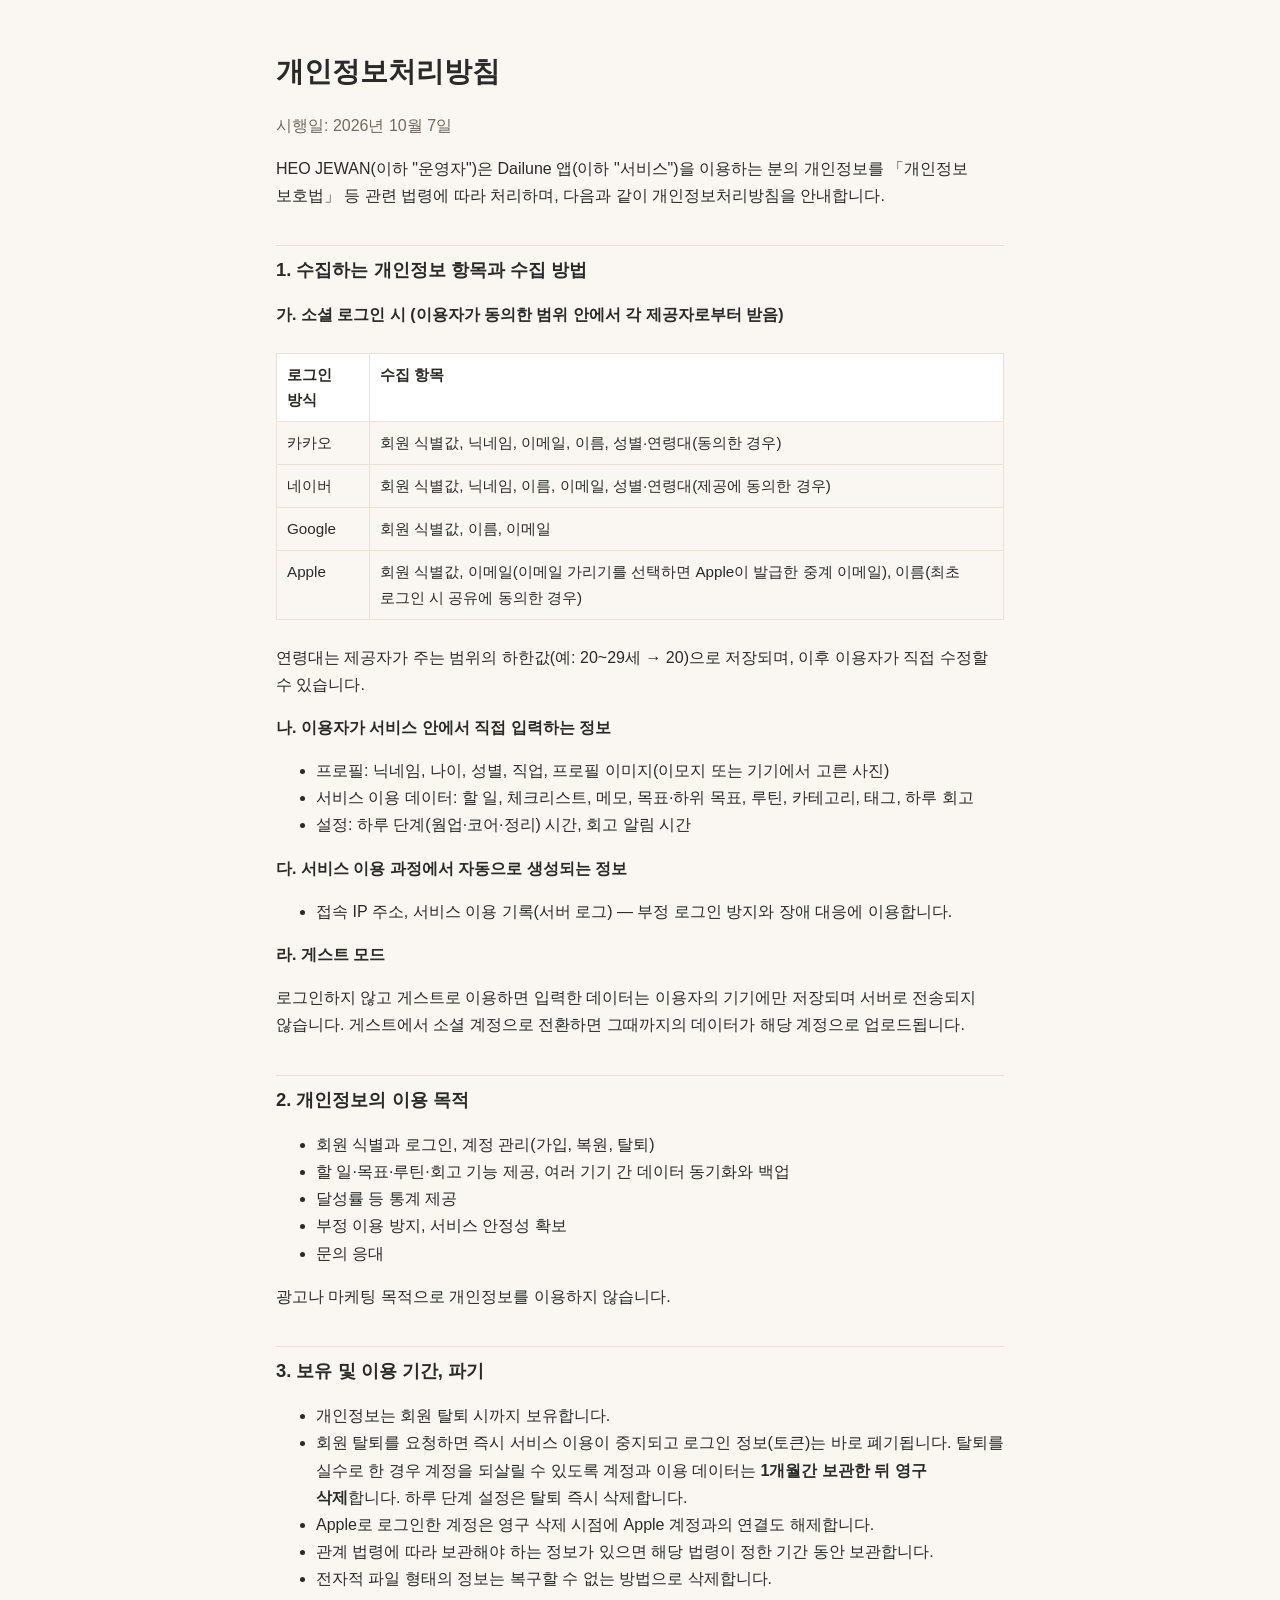
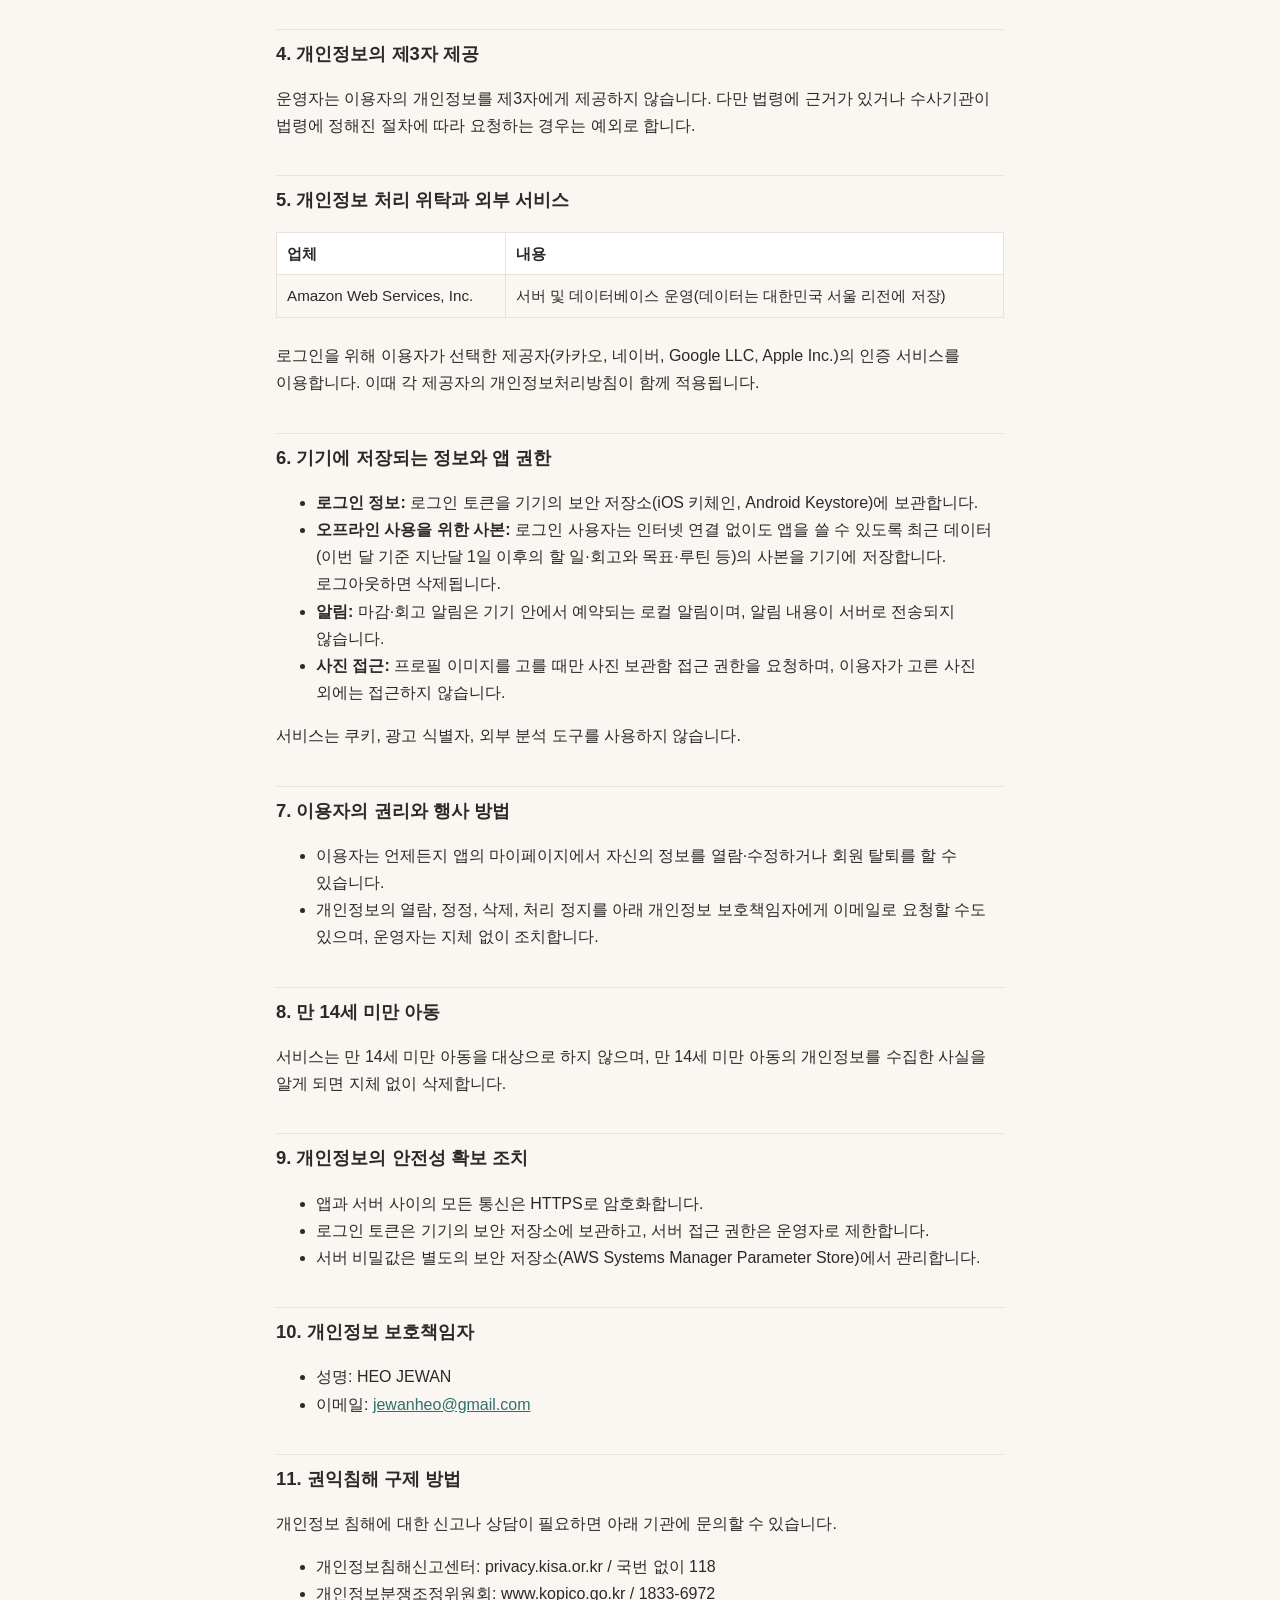
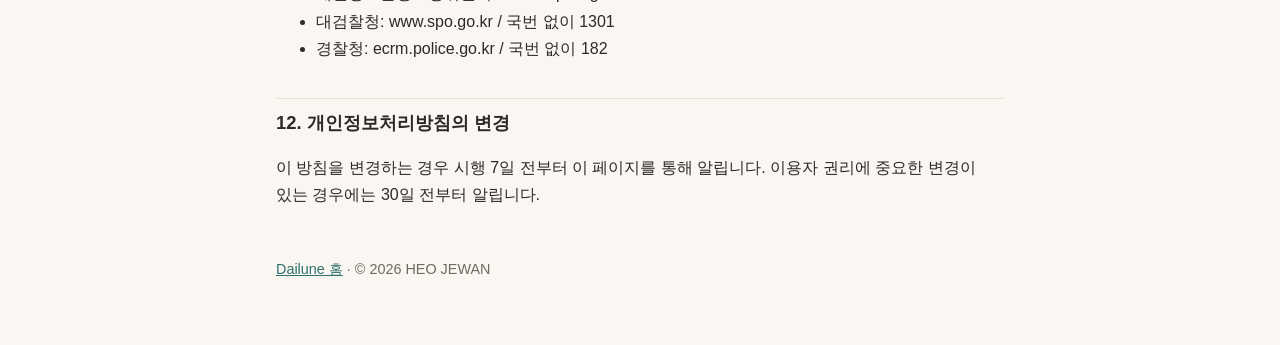
==== privacy.html @ 3e1dc9af "feat: Dailune 홈페이지와 개인정보처리방침 페이지 Co-Authored-By: Claude Opus 5.5 <noreply@anthropic.com>" ====
<!doctype html>
<html lang="ko">
<head>
  <meta charset="utf-8">
  <meta name="viewport" content="width=device-width, initial-scale=1">
  <title>개인정보처리방침 · Dailune</title>
  <meta name="description" content="Dailune 앱의 개인정보처리방침">
  <link rel="icon" href="favicon.png">
  <link rel="stylesheet" href="style.css">
</head>
<body>
  <main>
    <h1>개인정보처리방침</h1>
    <p class="muted">시행일: 2026년 10월 7일</p>

    <p>HEO JEWAN(이하 "운영자")은 Dailune 앱(이하 "서비스")을 이용하는 분의 개인정보를 「개인정보 보호법」 등 관련 법령에 따라 처리하며, 다음과 같이 개인정보처리방침을 안내합니다.</p>

    <h2>1. 수집하는 개인정보 항목과 수집 방법</h2>
    <p><strong>가. 소셜 로그인 시 (이용자가 동의한 범위 안에서 각 제공자로부터 받음)</strong></p>
    <div class="table-wrap">
      <table>
        <tr><th>로그인 방식</th><th>수집 항목</th></tr>
        <tr><td>카카오</td><td>회원 식별값, 닉네임, 이메일, 이름, 성별·연령대(동의한 경우)</td></tr>
        <tr><td>네이버</td><td>회원 식별값, 닉네임, 이름, 이메일, 성별·연령대(제공에 동의한 경우)</td></tr>
        <tr><td>Google</td><td>회원 식별값, 이름, 이메일</td></tr>
        <tr><td>Apple</td><td>회원 식별값, 이메일(이메일 가리기를 선택하면 Apple이 발급한 중계 이메일), 이름(최초 로그인 시 공유에 동의한 경우)</td></tr>
      </table>
    </div>
    <p>연령대는 제공자가 주는 범위의 하한값(예: 20~29세 → 20)으로 저장되며, 이후 이용자가 직접 수정할 수 있습니다.</p>

    <p><strong>나. 이용자가 서비스 안에서 직접 입력하는 정보</strong></p>
    <ul>
      <li>프로필: 닉네임, 나이, 성별, 직업, 프로필 이미지(이모지 또는 기기에서 고른 사진)</li>
      <li>서비스 이용 데이터: 할 일, 체크리스트, 메모, 목표·하위 목표, 루틴, 카테고리, 태그, 하루 회고</li>
      <li>설정: 하루 단계(웜업·코어·정리) 시간, 회고 알림 시간</li>
    </ul>

    <p><strong>다. 서비스 이용 과정에서 자동으로 생성되는 정보</strong></p>
    <ul>
      <li>접속 IP 주소, 서비스 이용 기록(서버 로그) — 부정 로그인 방지와 장애 대응에 이용합니다.</li>
    </ul>

    <p><strong>라. 게스트 모드</strong></p>
    <p>로그인하지 않고 게스트로 이용하면 입력한 데이터는 이용자의 기기에만 저장되며 서버로 전송되지 않습니다. 게스트에서 소셜 계정으로 전환하면 그때까지의 데이터가 해당 계정으로 업로드됩니다.</p>

    <h2>2. 개인정보의 이용 목적</h2>
    <ul>
      <li>회원 식별과 로그인, 계정 관리(가입, 복원, 탈퇴)</li>
      <li>할 일·목표·루틴·회고 기능 제공, 여러 기기 간 데이터 동기화와 백업</li>
      <li>달성률 등 통계 제공</li>
      <li>부정 이용 방지, 서비스 안정성 확보</li>
      <li>문의 응대</li>
    </ul>
    <p>광고나 마케팅 목적으로 개인정보를 이용하지 않습니다.</p>

    <h2>3. 보유 및 이용 기간, 파기</h2>
    <ul>
      <li>개인정보는 회원 탈퇴 시까지 보유합니다.</li>
      <li>회원 탈퇴를 요청하면 즉시 서비스 이용이 중지되고 로그인 정보(토큰)는 바로 폐기됩니다. 탈퇴를 실수로 한 경우 계정을 되살릴 수 있도록 계정과 이용 데이터는 <strong>1개월간 보관한 뒤 영구 삭제</strong>합니다. 하루 단계 설정은 탈퇴 즉시 삭제합니다.</li>
      <li>Apple로 로그인한 계정은 영구 삭제 시점에 Apple 계정과의 연결도 해제합니다.</li>
      <li>관계 법령에 따라 보관해야 하는 정보가 있으면 해당 법령이 정한 기간 동안 보관합니다.</li>
      <li>전자적 파일 형태의 정보는 복구할 수 없는 방법으로 삭제합니다.</li>
    </ul>

    <h2>4. 개인정보의 제3자 제공</h2>
    <p>운영자는 이용자의 개인정보를 제3자에게 제공하지 않습니다. 다만 법령에 근거가 있거나 수사기관이 법령에 정해진 절차에 따라 요청하는 경우는 예외로 합니다.</p>

    <h2>5. 개인정보 처리 위탁과 외부 서비스</h2>
    <div class="table-wrap">
      <table>
        <tr><th>업체</th><th>내용</th></tr>
        <tr><td>Amazon Web Services, Inc.</td><td>서버 및 데이터베이스 운영(데이터는 대한민국 서울 리전에 저장)</td></tr>
      </table>
    </div>
    <p>로그인을 위해 이용자가 선택한 제공자(카카오, 네이버, Google LLC, Apple Inc.)의 인증 서비스를 이용합니다. 이때 각 제공자의 개인정보처리방침이 함께 적용됩니다.</p>

    <h2>6. 기기에 저장되는 정보와 앱 권한</h2>
    <ul>
      <li><strong>로그인 정보:</strong> 로그인 토큰을 기기의 보안 저장소(iOS 키체인, Android Keystore)에 보관합니다.</li>
      <li><strong>오프라인 사용을 위한 사본:</strong> 로그인 사용자는 인터넷 연결 없이도 앱을 쓸 수 있도록 최근 데이터(이번 달 기준 지난달 1일 이후의 할 일·회고와 목표·루틴 등)의 사본을 기기에 저장합니다. 로그아웃하면 삭제됩니다.</li>
      <li><strong>알림:</strong> 마감·회고 알림은 기기 안에서 예약되는 로컬 알림이며, 알림 내용이 서버로 전송되지 않습니다.</li>
      <li><strong>사진 접근:</strong> 프로필 이미지를 고를 때만 사진 보관함 접근 권한을 요청하며, 이용자가 고른 사진 외에는 접근하지 않습니다.</li>
    </ul>
    <p>서비스는 쿠키, 광고 식별자, 외부 분석 도구를 사용하지 않습니다.</p>

    <h2>7. 이용자의 권리와 행사 방법</h2>
    <ul>
      <li>이용자는 언제든지 앱의 마이페이지에서 자신의 정보를 열람·수정하거나 회원 탈퇴를 할 수 있습니다.</li>
      <li>개인정보의 열람, 정정, 삭제, 처리 정지를 아래 개인정보 보호책임자에게 이메일로 요청할 수도 있으며, 운영자는 지체 없이 조치합니다.</li>
    </ul>

    <h2>8. 만 14세 미만 아동</h2>
    <p>서비스는 만 14세 미만 아동을 대상으로 하지 않으며, 만 14세 미만 아동의 개인정보를 수집한 사실을 알게 되면 지체 없이 삭제합니다.</p>

    <h2>9. 개인정보의 안전성 확보 조치</h2>
    <ul>
      <li>앱과 서버 사이의 모든 통신은 HTTPS로 암호화합니다.</li>
      <li>로그인 토큰은 기기의 보안 저장소에 보관하고, 서버 접근 권한은 운영자로 제한합니다.</li>
      <li>서버 비밀값은 별도의 보안 저장소(AWS Systems Manager Parameter Store)에서 관리합니다.</li>
    </ul>

    <h2>10. 개인정보 보호책임자</h2>
    <ul>
      <li>성명: HEO JEWAN</li>
      <li>이메일: <a href="mailto:jewanheo@gmail.com">jewanheo@gmail.com</a></li>
    </ul>

    <h2>11. 권익침해 구제 방법</h2>
    <p>개인정보 침해에 대한 신고나 상담이 필요하면 아래 기관에 문의할 수 있습니다.</p>
    <ul>
      <li>개인정보침해신고센터: privacy.kisa.or.kr / 국번 없이 118</li>
      <li>개인정보분쟁조정위원회: www.kopico.go.kr / 1833-6972</li>
      <li>대검찰청: www.spo.go.kr / 국번 없이 1301</li>
      <li>경찰청: ecrm.police.go.kr / 국번 없이 182</li>
    </ul>

    <h2>12. 개인정보처리방침의 변경</h2>
    <p>이 방침을 변경하는 경우 시행 7일 전부터 이 페이지를 통해 알립니다. 이용자 권리에 중요한 변경이 있는 경우에는 30일 전부터 알립니다.</p>

    <footer>
      <a href="./">Dailune 홈</a> · © 2026 HEO JEWAN
    </footer>
  </main>
</body>
</html>
---- style.css ----
:root {
  --bg: #faf7f2;
  --surface: #ffffff;
  --text: #2b2a28;
  --muted: #6f6a62;
  --border: #e8e2d8;
  --primary: #2f6f6d;
}
@media (prefers-color-scheme: dark) {
  :root {
    --bg: #1b1a18;
    --surface: #24231f;
    --text: #ece8e1;
    --muted: #a39d93;
    --border: #3a3832;
    --primary: #6fb3ad;
  }
}
* { box-sizing: border-box; }
body {
  margin: 0;
  background: var(--bg);
  color: var(--text);
  font-family: -apple-system, BlinkMacSystemFont, "Apple SD Gothic Neo", "Noto Sans KR", "Malgun Gothic", sans-serif;
  line-height: 1.7;
  word-break: keep-all;
}
main { max-width: 760px; margin: 0 auto; padding: 48px 16px 64px; }
a { color: var(--primary); }
h1 { font-size: 1.75rem; margin: 0 0 8px; }
h2 { font-size: 1.15rem; margin: 36px 0 8px; padding-top: 8px; border-top: 1px solid var(--border); }
p, li { color: var(--text); }
.muted { color: var(--muted); }
table { width: 100%; border-collapse: collapse; margin: 8px 0; font-size: 0.95rem; }
th, td { border: 1px solid var(--border); padding: 8px 10px; text-align: left; vertical-align: top; }
th { background: var(--surface); }
.table-wrap { overflow-x: auto; }
footer { margin-top: 48px; color: var(--muted); font-size: 0.9rem; }
.hero { padding: 24px 0 8px; }
.hero p { font-size: 1.05rem; }
.links { display: flex; gap: 16px; flex-wrap: wrap; margin-top: 24px; }
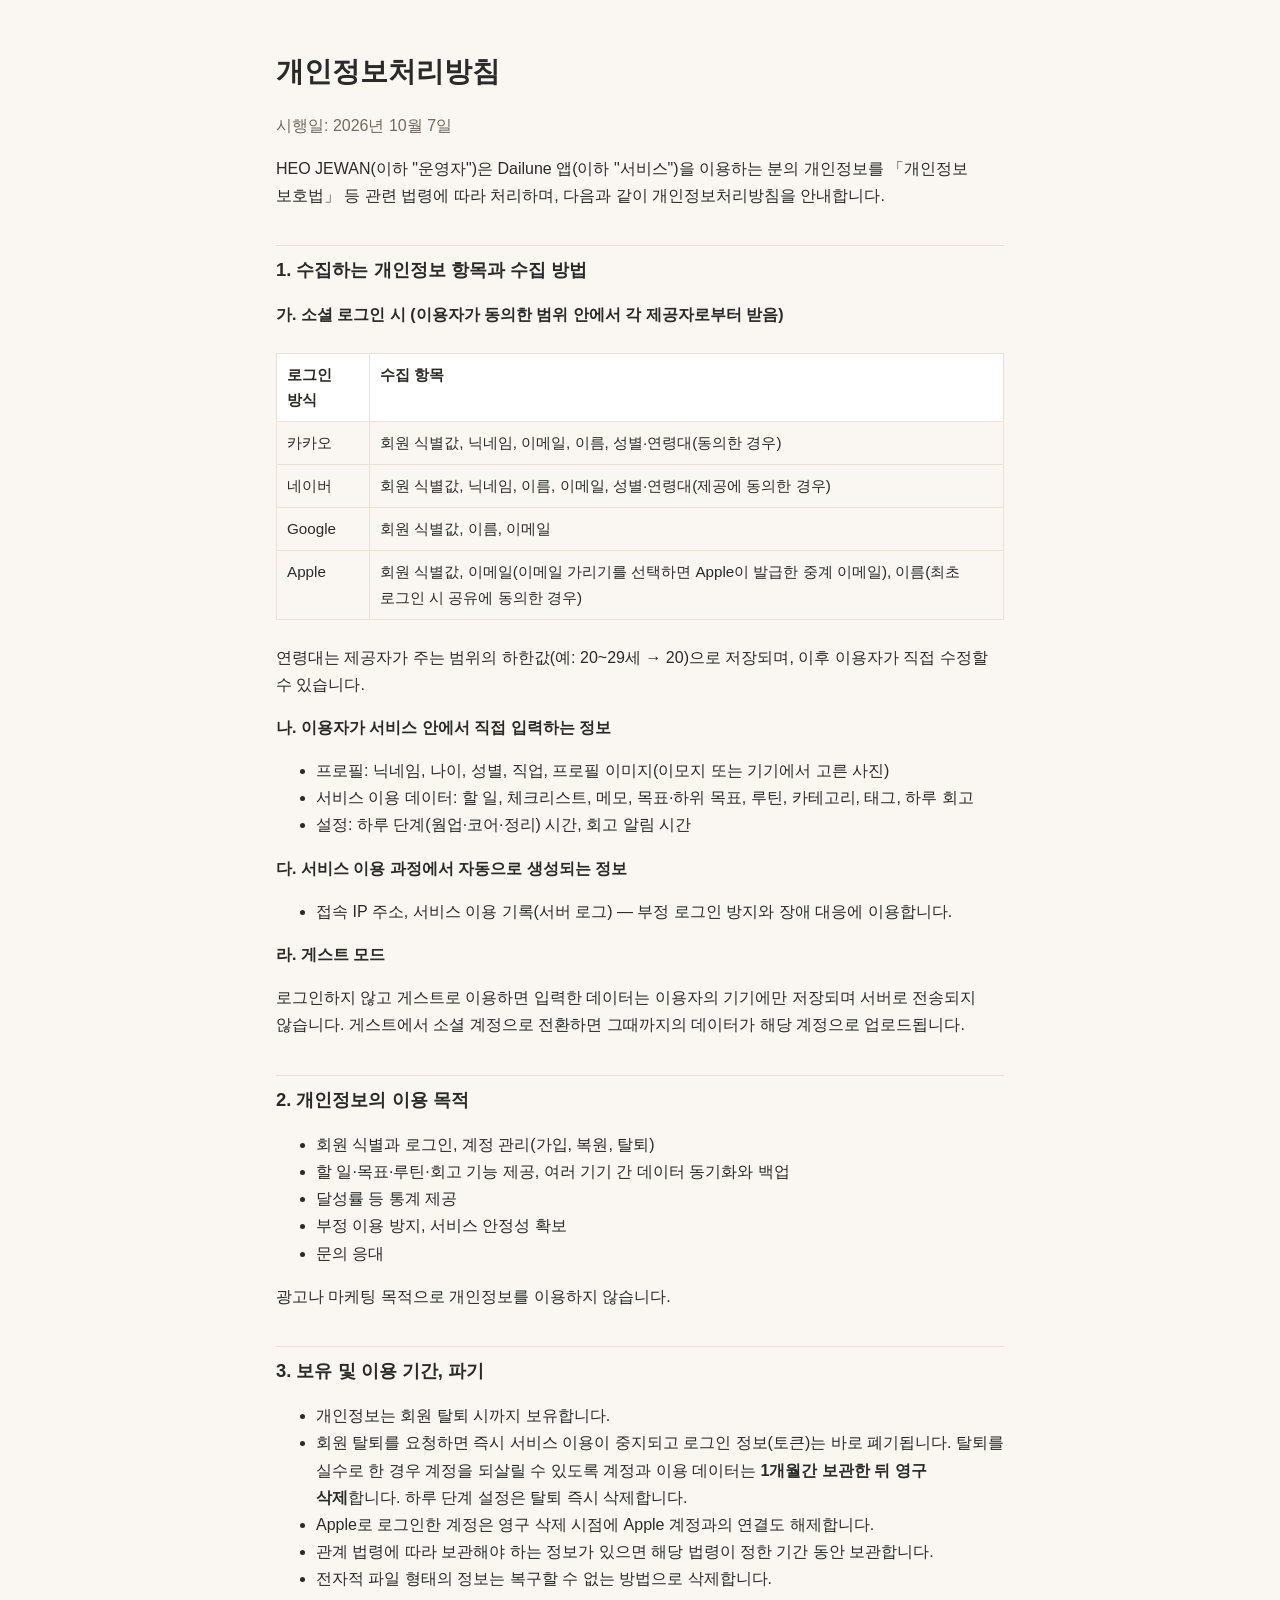
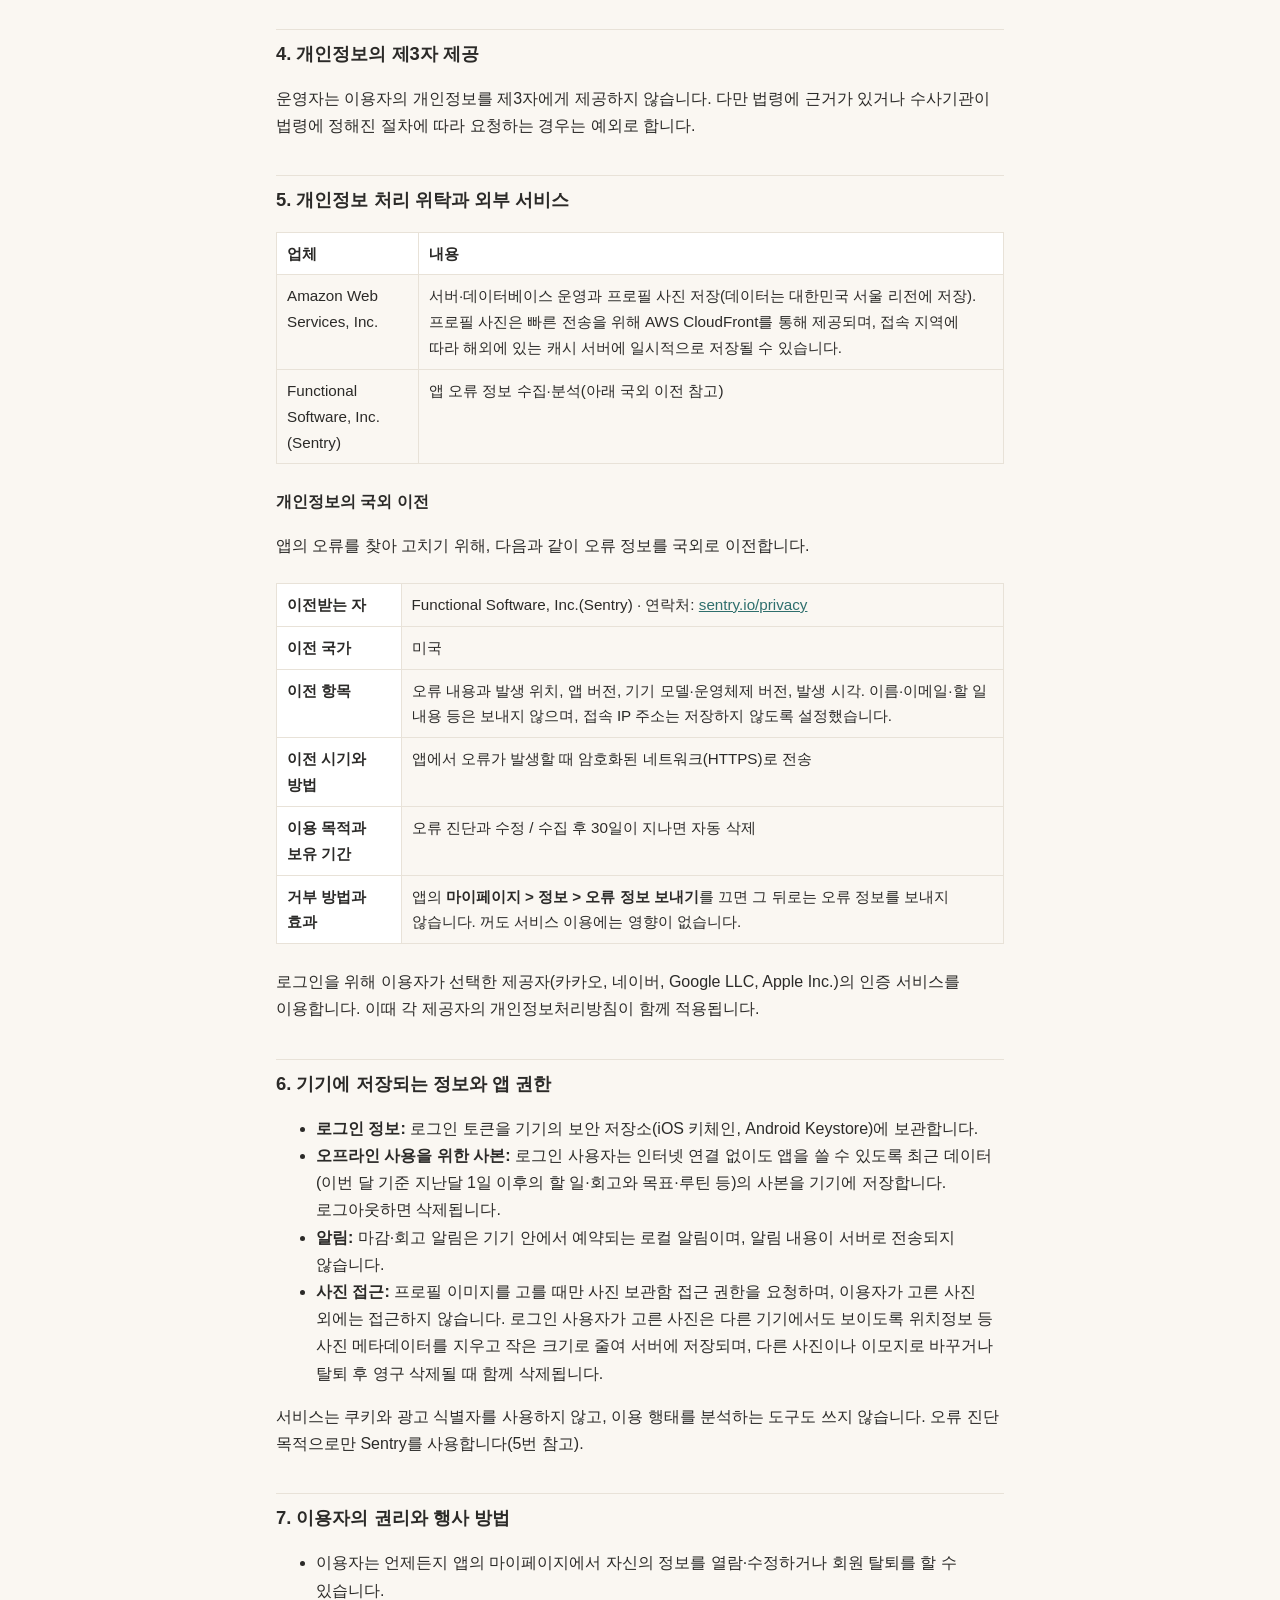
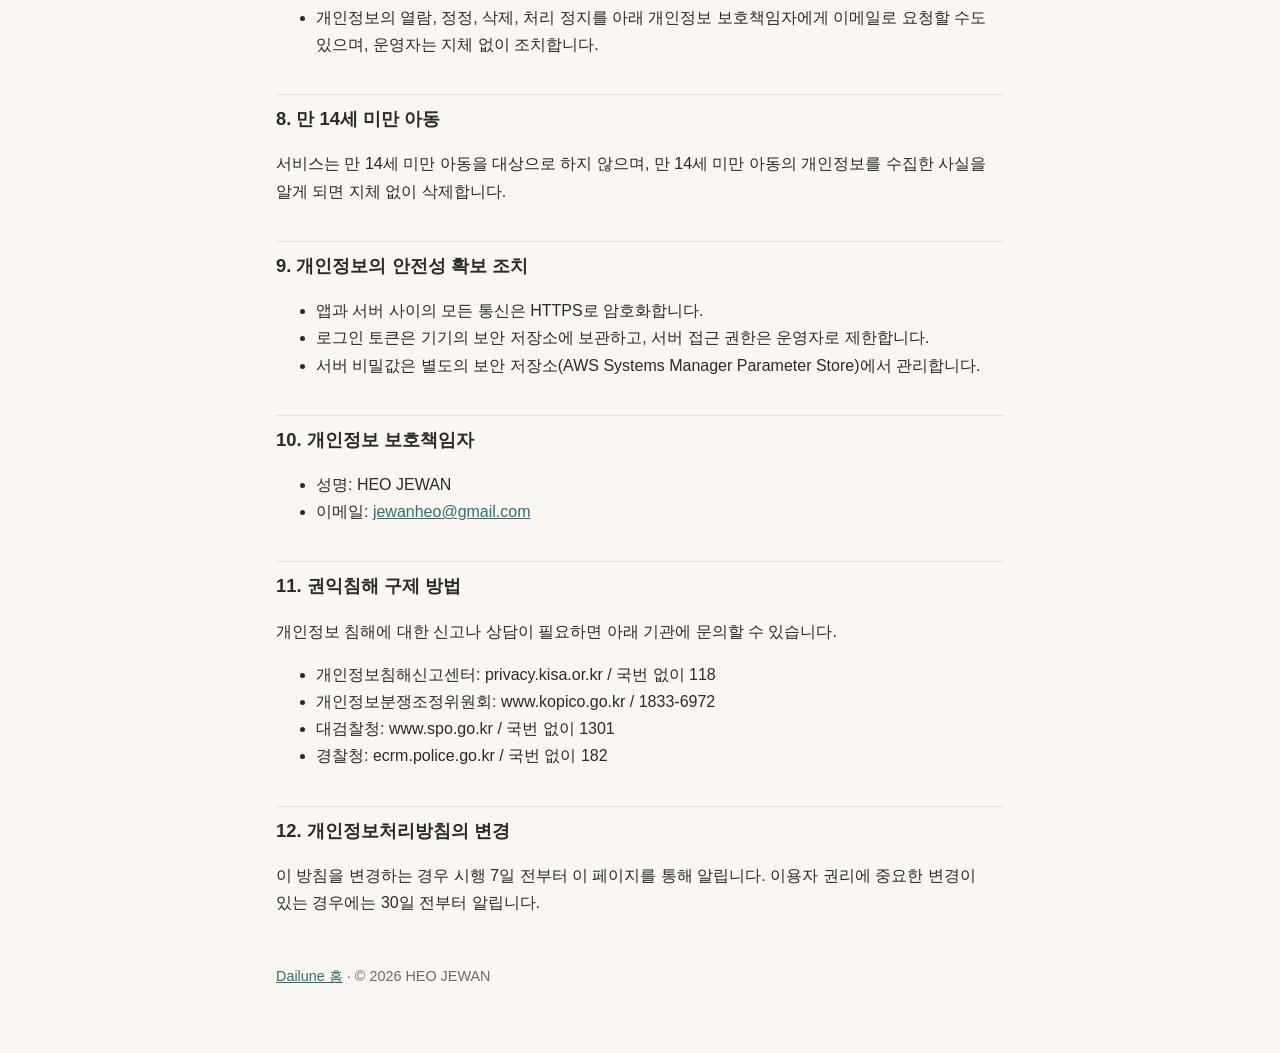
==== commit 88392cb6: "docs: 개인정보처리방침에 Sentry 국외 이전, 프로필 사진 서버 저장·CloudFront 캐시 고지 추가 Co-Authored-By: Claude Opus 5.5 <nore" ====
--- a/privacy.html
+++ b/privacy.html
@@ -69,7 +69,20 @@
     <div class="table-wrap">
       <table>
         <tr><th>업체</th><th>내용</th></tr>
-        <tr><td>Amazon Web Services, Inc.</td><td>서버 및 데이터베이스 운영(데이터는 대한민국 서울 리전에 저장)</td></tr>
+        <tr><td>Amazon Web Services, Inc.</td><td>서버·데이터베이스 운영과 프로필 사진 저장(데이터는 대한민국 서울 리전에 저장). 프로필 사진은 빠른 전송을 위해 AWS CloudFront를 통해 제공되며, 접속 지역에 따라 해외에 있는 캐시 서버에 일시적으로 저장될 수 있습니다.</td></tr>
+        <tr><td>Functional Software, Inc.(Sentry)</td><td>앱 오류 정보 수집·분석(아래 국외 이전 참고)</td></tr>
+      </table>
+    </div>
+    <p><strong>개인정보의 국외 이전</strong></p>
+    <p>앱의 오류를 찾아 고치기 위해, 다음과 같이 오류 정보를 국외로 이전합니다.</p>
+    <div class="table-wrap">
+      <table>
+        <tr><th>이전받는 자</th><td>Functional Software, Inc.(Sentry) · 연락처: <a href="https://sentry.io/privacy/">sentry.io/privacy</a></td></tr>
+        <tr><th>이전 국가</th><td>미국</td></tr>
+        <tr><th>이전 항목</th><td>오류 내용과 발생 위치, 앱 버전, 기기 모델·운영체제 버전, 발생 시각. 이름·이메일·할 일 내용 등은 보내지 않으며, 접속 IP 주소는 저장하지 않도록 설정했습니다.</td></tr>
+        <tr><th>이전 시기와 방법</th><td>앱에서 오류가 발생할 때 암호화된 네트워크(HTTPS)로 전송</td></tr>
+        <tr><th>이용 목적과 보유 기간</th><td>오류 진단과 수정 / 수집 후 30일이 지나면 자동 삭제</td></tr>
+        <tr><th>거부 방법과 효과</th><td>앱의 <strong>마이페이지 &gt; 정보 &gt; 오류 정보 보내기</strong>를 끄면 그 뒤로는 오류 정보를 보내지 않습니다. 꺼도 서비스 이용에는 영향이 없습니다.</td></tr>
       </table>
     </div>
     <p>로그인을 위해 이용자가 선택한 제공자(카카오, 네이버, Google LLC, Apple Inc.)의 인증 서비스를 이용합니다. 이때 각 제공자의 개인정보처리방침이 함께 적용됩니다.</p>
@@ -79,9 +92,9 @@
       <li><strong>로그인 정보:</strong> 로그인 토큰을 기기의 보안 저장소(iOS 키체인, Android Keystore)에 보관합니다.</li>
       <li><strong>오프라인 사용을 위한 사본:</strong> 로그인 사용자는 인터넷 연결 없이도 앱을 쓸 수 있도록 최근 데이터(이번 달 기준 지난달 1일 이후의 할 일·회고와 목표·루틴 등)의 사본을 기기에 저장합니다. 로그아웃하면 삭제됩니다.</li>
       <li><strong>알림:</strong> 마감·회고 알림은 기기 안에서 예약되는 로컬 알림이며, 알림 내용이 서버로 전송되지 않습니다.</li>
-      <li><strong>사진 접근:</strong> 프로필 이미지를 고를 때만 사진 보관함 접근 권한을 요청하며, 이용자가 고른 사진 외에는 접근하지 않습니다.</li>
+      <li><strong>사진 접근:</strong> 프로필 이미지를 고를 때만 사진 보관함 접근 권한을 요청하며, 이용자가 고른 사진 외에는 접근하지 않습니다. 로그인 사용자가 고른 사진은 다른 기기에서도 보이도록 위치정보 등 사진 메타데이터를 지우고 작은 크기로 줄여 서버에 저장되며, 다른 사진이나 이모지로 바꾸거나 탈퇴 후 영구 삭제될 때 함께 삭제됩니다.</li>
     </ul>
-    <p>서비스는 쿠키, 광고 식별자, 외부 분석 도구를 사용하지 않습니다.</p>
+    <p>서비스는 쿠키와 광고 식별자를 사용하지 않고, 이용 행태를 분석하는 도구도 쓰지 않습니다. 오류 진단 목적으로만 Sentry를 사용합니다(5번 참고).</p>
 
     <h2>7. 이용자의 권리와 행사 방법</h2>
     <ul>
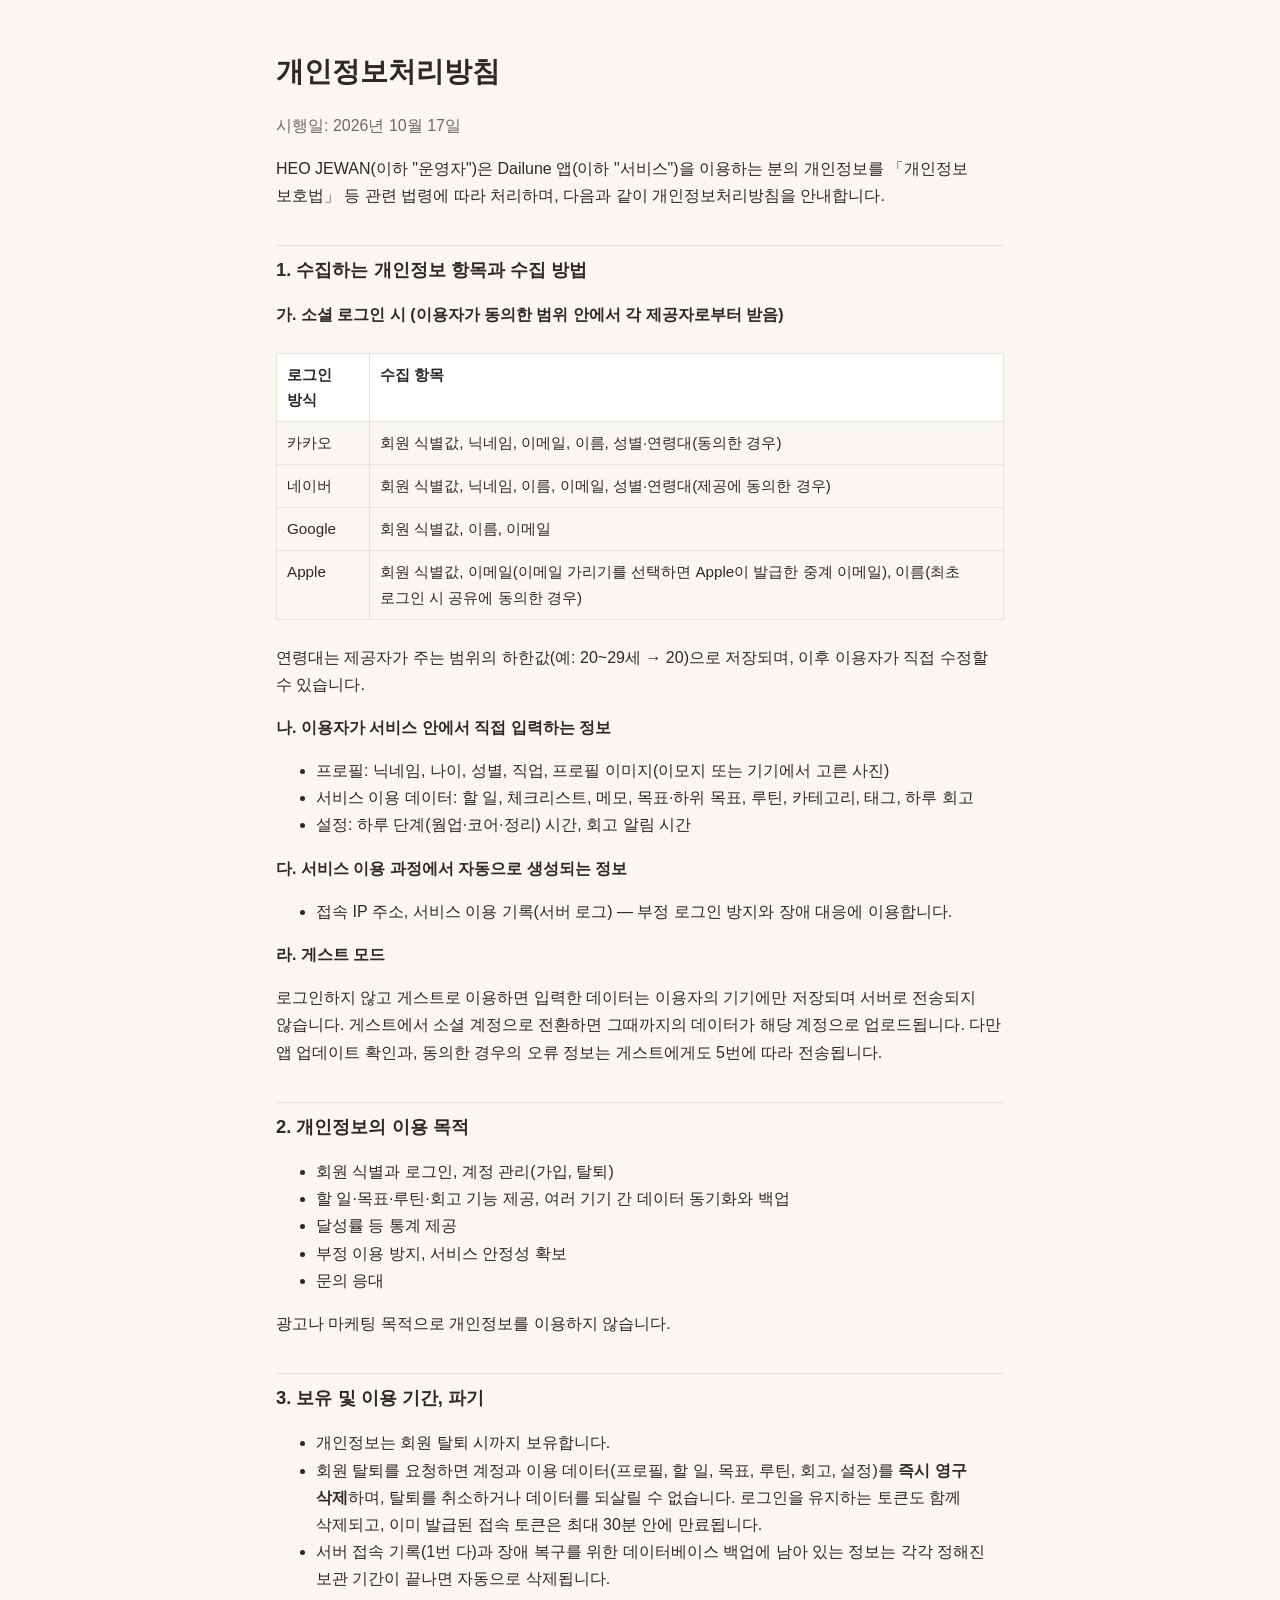
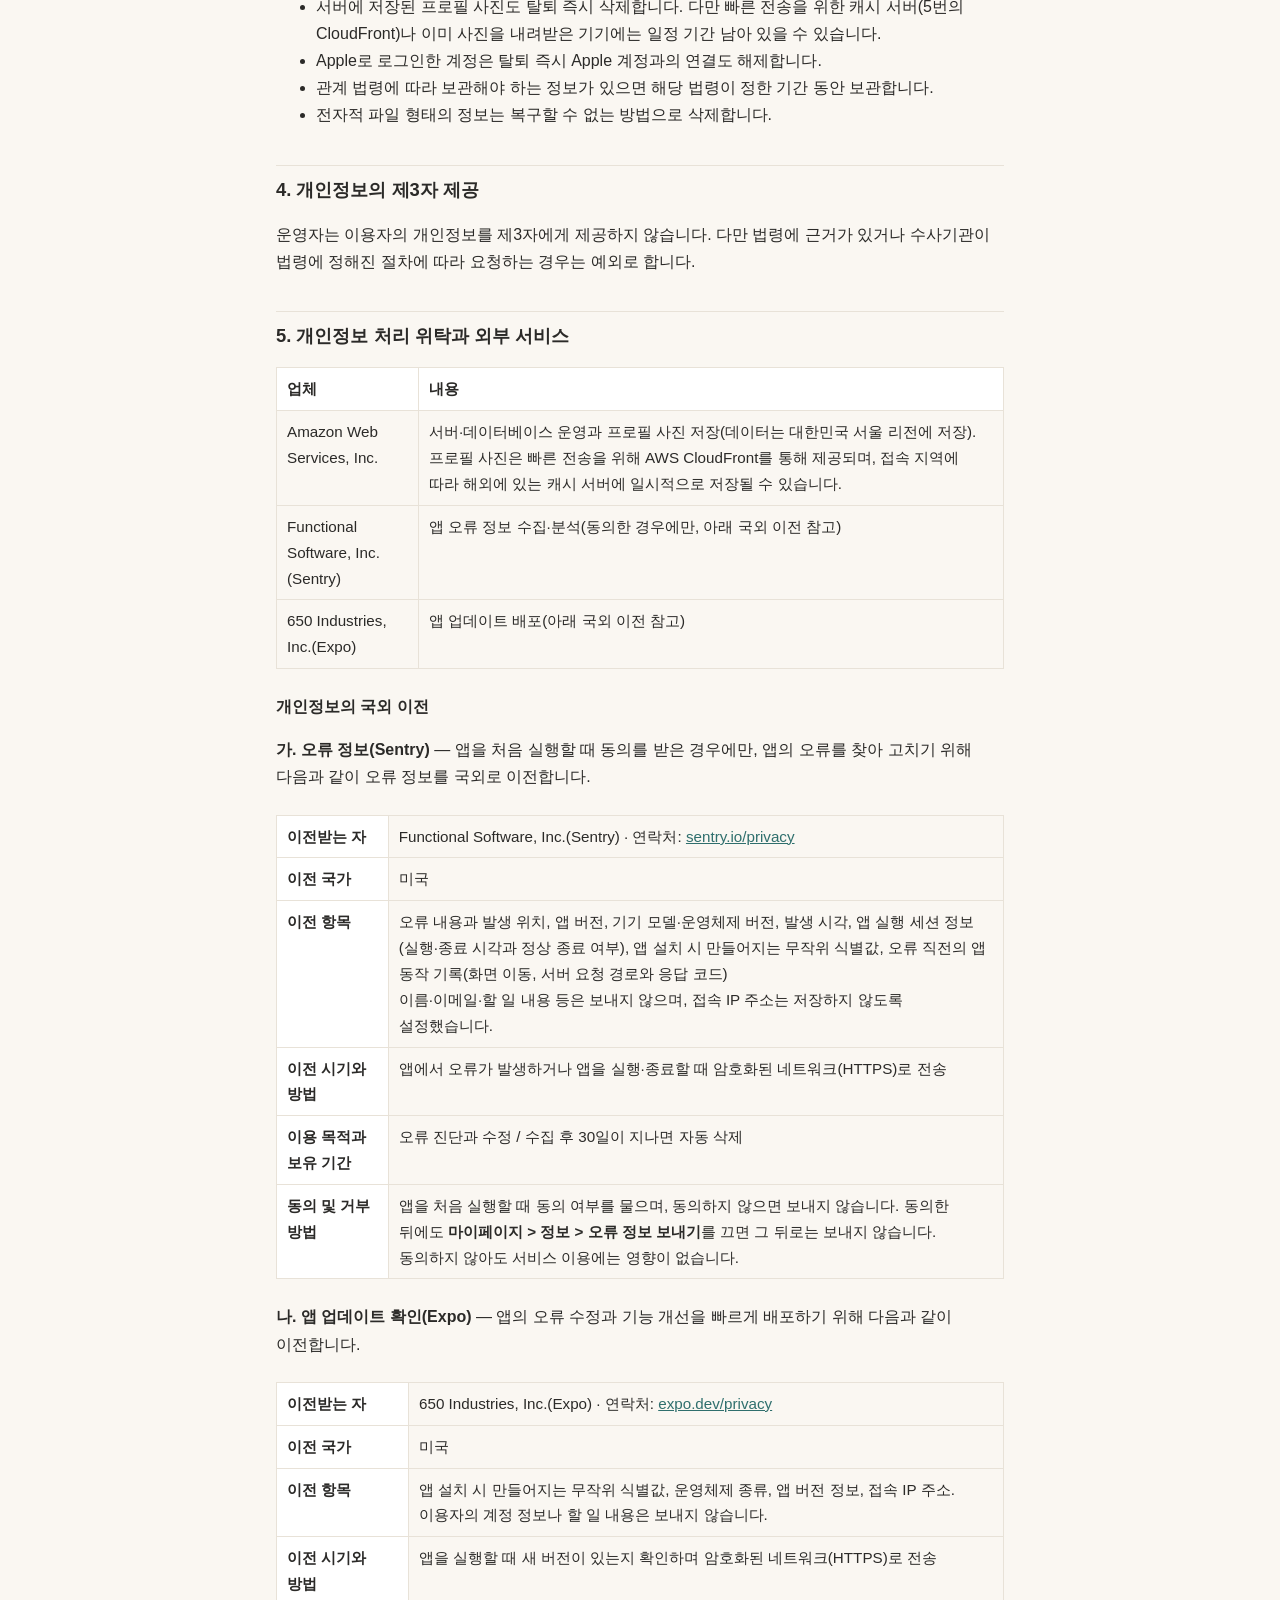
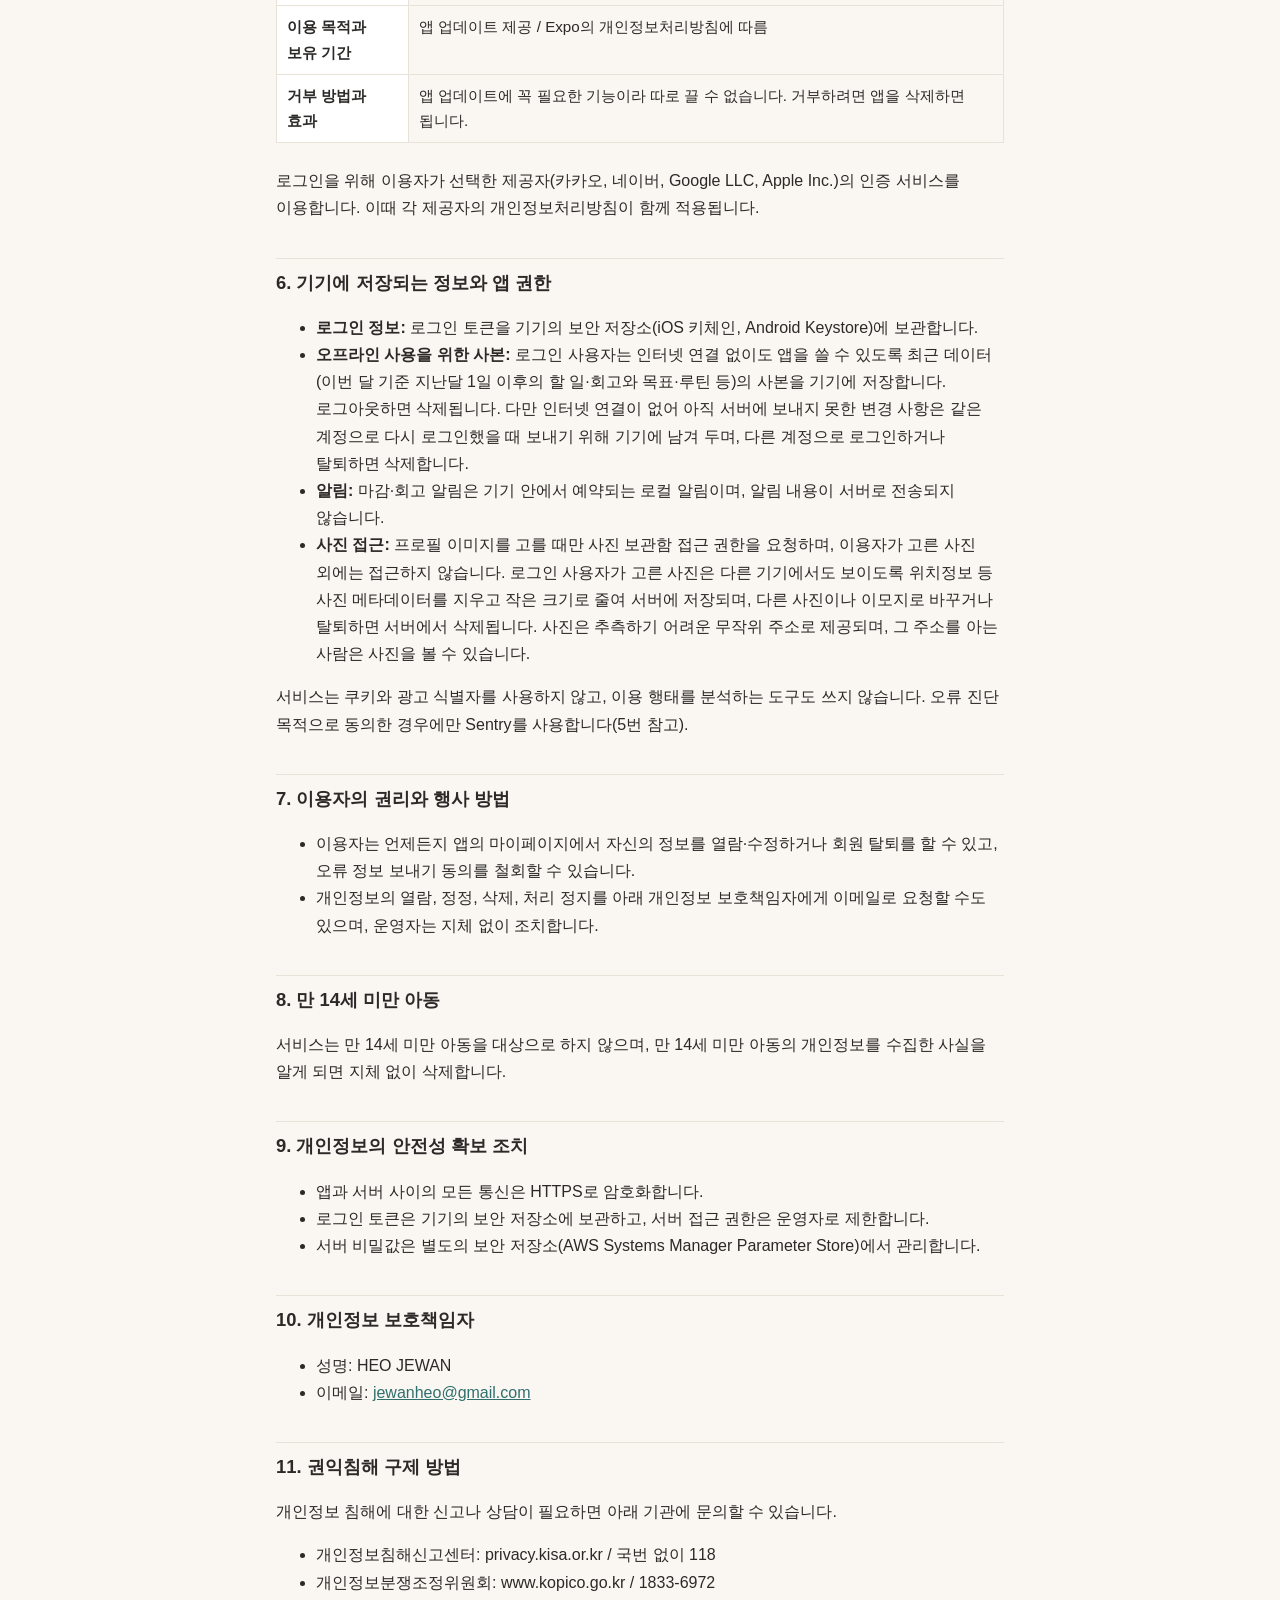
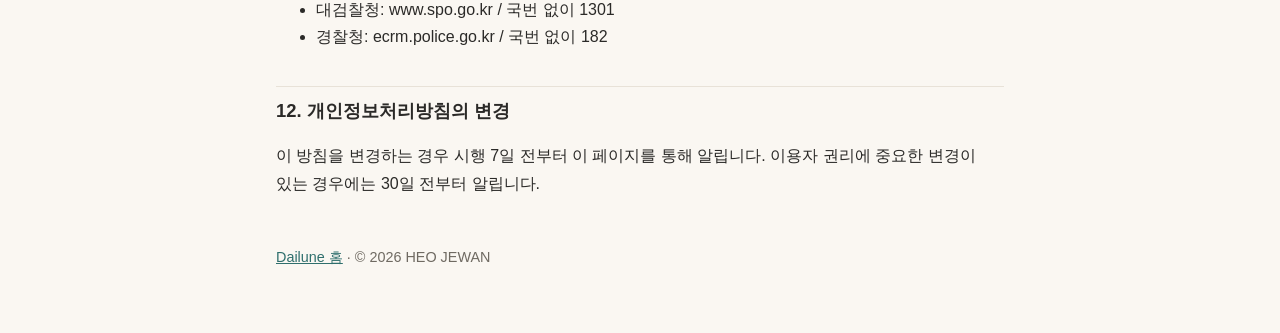
==== commit b5d6920c: "docs: 개인정보처리방침 — 탈퇴 즉시 영구 삭제, 오류 정보 첫 실행 동의, Expo 국외 이전 고지 - 탈퇴하면 계정·데이터를 즉시 영구 삭제(1개월 보관·복원 폐지), 로그" ====
--- a/privacy.html
+++ b/privacy.html
@@ -11,7 +11,7 @@
 <body>
   <main>
     <h1>개인정보처리방침</h1>
-    <p class="muted">시행일: 2026년 10월 7일</p>
+    <p class="muted">시행일: 2026년 10월 17일</p>
 
     <p>HEO JEWAN(이하 "운영자")은 Dailune 앱(이하 "서비스")을 이용하는 분의 개인정보를 「개인정보 보호법」 등 관련 법령에 따라 처리하며, 다음과 같이 개인정보처리방침을 안내합니다.</p>
 
@@ -41,11 +41,11 @@
     </ul>
 
     <p><strong>라. 게스트 모드</strong></p>
-    <p>로그인하지 않고 게스트로 이용하면 입력한 데이터는 이용자의 기기에만 저장되며 서버로 전송되지 않습니다. 게스트에서 소셜 계정으로 전환하면 그때까지의 데이터가 해당 계정으로 업로드됩니다.</p>
+    <p>로그인하지 않고 게스트로 이용하면 입력한 데이터는 이용자의 기기에만 저장되며 서버로 전송되지 않습니다. 게스트에서 소셜 계정으로 전환하면 그때까지의 데이터가 해당 계정으로 업로드됩니다. 다만 앱 업데이트 확인과, 동의한 경우의 오류 정보는 게스트에게도 5번에 따라 전송됩니다.</p>
 
     <h2>2. 개인정보의 이용 목적</h2>
     <ul>
-      <li>회원 식별과 로그인, 계정 관리(가입, 복원, 탈퇴)</li>
+      <li>회원 식별과 로그인, 계정 관리(가입, 탈퇴)</li>
       <li>할 일·목표·루틴·회고 기능 제공, 여러 기기 간 데이터 동기화와 백업</li>
       <li>달성률 등 통계 제공</li>
       <li>부정 이용 방지, 서비스 안정성 확보</li>
@@ -56,8 +56,10 @@
     <h2>3. 보유 및 이용 기간, 파기</h2>
     <ul>
       <li>개인정보는 회원 탈퇴 시까지 보유합니다.</li>
-      <li>회원 탈퇴를 요청하면 즉시 서비스 이용이 중지되고 로그인 정보(토큰)는 바로 폐기됩니다. 탈퇴를 실수로 한 경우 계정을 되살릴 수 있도록 계정과 이용 데이터는 <strong>1개월간 보관한 뒤 영구 삭제</strong>합니다. 하루 단계 설정은 탈퇴 즉시 삭제합니다.</li>
-      <li>Apple로 로그인한 계정은 영구 삭제 시점에 Apple 계정과의 연결도 해제합니다.</li>
+      <li>회원 탈퇴를 요청하면 계정과 이용 데이터(프로필, 할 일, 목표, 루틴, 회고, 설정)를 <strong>즉시 영구 삭제</strong>하며, 탈퇴를 취소하거나 데이터를 되살릴 수 없습니다. 로그인을 유지하는 토큰도 함께 삭제되고, 이미 발급된 접속 토큰은 최대 30분 안에 만료됩니다.</li>
+      <li>서버 접속 기록(1번 다)과 장애 복구를 위한 데이터베이스 백업에 남아 있는 정보는 각각 정해진 보관 기간이 끝나면 자동으로 삭제됩니다.</li>
+      <li>서버에 저장된 프로필 사진도 탈퇴 즉시 삭제합니다. 다만 빠른 전송을 위한 캐시 서버(5번의 CloudFront)나 이미 사진을 내려받은 기기에는 일정 기간 남아 있을 수 있습니다.</li>
+      <li>Apple로 로그인한 계정은 탈퇴 즉시 Apple 계정과의 연결도 해제합니다.</li>
       <li>관계 법령에 따라 보관해야 하는 정보가 있으면 해당 법령이 정한 기간 동안 보관합니다.</li>
       <li>전자적 파일 형태의 정보는 복구할 수 없는 방법으로 삭제합니다.</li>
     </ul>
@@ -70,19 +72,31 @@
       <table>
         <tr><th>업체</th><th>내용</th></tr>
         <tr><td>Amazon Web Services, Inc.</td><td>서버·데이터베이스 운영과 프로필 사진 저장(데이터는 대한민국 서울 리전에 저장). 프로필 사진은 빠른 전송을 위해 AWS CloudFront를 통해 제공되며, 접속 지역에 따라 해외에 있는 캐시 서버에 일시적으로 저장될 수 있습니다.</td></tr>
-        <tr><td>Functional Software, Inc.(Sentry)</td><td>앱 오류 정보 수집·분석(아래 국외 이전 참고)</td></tr>
+        <tr><td>Functional Software, Inc.(Sentry)</td><td>앱 오류 정보 수집·분석(동의한 경우에만, 아래 국외 이전 참고)</td></tr>
+        <tr><td>650 Industries, Inc.(Expo)</td><td>앱 업데이트 배포(아래 국외 이전 참고)</td></tr>
       </table>
     </div>
     <p><strong>개인정보의 국외 이전</strong></p>
-    <p>앱의 오류를 찾아 고치기 위해, 다음과 같이 오류 정보를 국외로 이전합니다.</p>
+    <p><strong>가. 오류 정보(Sentry)</strong> — 앱을 처음 실행할 때 동의를 받은 경우에만, 앱의 오류를 찾아 고치기 위해 다음과 같이 오류 정보를 국외로 이전합니다.</p>
     <div class="table-wrap">
       <table>
         <tr><th>이전받는 자</th><td>Functional Software, Inc.(Sentry) · 연락처: <a href="https://sentry.io/privacy/">sentry.io/privacy</a></td></tr>
         <tr><th>이전 국가</th><td>미국</td></tr>
-        <tr><th>이전 항목</th><td>오류 내용과 발생 위치, 앱 버전, 기기 모델·운영체제 버전, 발생 시각. 이름·이메일·할 일 내용 등은 보내지 않으며, 접속 IP 주소는 저장하지 않도록 설정했습니다.</td></tr>
-        <tr><th>이전 시기와 방법</th><td>앱에서 오류가 발생할 때 암호화된 네트워크(HTTPS)로 전송</td></tr>
+        <tr><th>이전 항목</th><td>오류 내용과 발생 위치, 앱 버전, 기기 모델·운영체제 버전, 발생 시각, 앱 실행 세션 정보(실행·종료 시각과 정상 종료 여부), 앱 설치 시 만들어지는 무작위 식별값, 오류 직전의 앱 동작 기록(화면 이동, 서버 요청 경로와 응답 코드)<br>이름·이메일·할 일 내용 등은 보내지 않으며, 접속 IP 주소는 저장하지 않도록 설정했습니다.</td></tr>
+        <tr><th>이전 시기와 방법</th><td>앱에서 오류가 발생하거나 앱을 실행·종료할 때 암호화된 네트워크(HTTPS)로 전송</td></tr>
         <tr><th>이용 목적과 보유 기간</th><td>오류 진단과 수정 / 수집 후 30일이 지나면 자동 삭제</td></tr>
-        <tr><th>거부 방법과 효과</th><td>앱의 <strong>마이페이지 &gt; 정보 &gt; 오류 정보 보내기</strong>를 끄면 그 뒤로는 오류 정보를 보내지 않습니다. 꺼도 서비스 이용에는 영향이 없습니다.</td></tr>
+        <tr><th>동의 및 거부 방법</th><td>앱을 처음 실행할 때 동의 여부를 물으며, 동의하지 않으면 보내지 않습니다. 동의한 뒤에도 <strong>마이페이지 &gt; 정보 &gt; 오류 정보 보내기</strong>를 끄면 그 뒤로는 보내지 않습니다. 동의하지 않아도 서비스 이용에는 영향이 없습니다.</td></tr>
+      </table>
+    </div>
+    <p><strong>나. 앱 업데이트 확인(Expo)</strong> — 앱의 오류 수정과 기능 개선을 빠르게 배포하기 위해 다음과 같이 이전합니다.</p>
+    <div class="table-wrap">
+      <table>
+        <tr><th>이전받는 자</th><td>650 Industries, Inc.(Expo) · 연락처: <a href="https://expo.dev/privacy">expo.dev/privacy</a></td></tr>
+        <tr><th>이전 국가</th><td>미국</td></tr>
+        <tr><th>이전 항목</th><td>앱 설치 시 만들어지는 무작위 식별값, 운영체제 종류, 앱 버전 정보, 접속 IP 주소. 이용자의 계정 정보나 할 일 내용은 보내지 않습니다.</td></tr>
+        <tr><th>이전 시기와 방법</th><td>앱을 실행할 때 새 버전이 있는지 확인하며 암호화된 네트워크(HTTPS)로 전송</td></tr>
+        <tr><th>이용 목적과 보유 기간</th><td>앱 업데이트 제공 / Expo의 개인정보처리방침에 따름</td></tr>
+        <tr><th>거부 방법과 효과</th><td>앱 업데이트에 꼭 필요한 기능이라 따로 끌 수 없습니다. 거부하려면 앱을 삭제하면 됩니다.</td></tr>
       </table>
     </div>
     <p>로그인을 위해 이용자가 선택한 제공자(카카오, 네이버, Google LLC, Apple Inc.)의 인증 서비스를 이용합니다. 이때 각 제공자의 개인정보처리방침이 함께 적용됩니다.</p>
@@ -90,15 +104,15 @@
     <h2>6. 기기에 저장되는 정보와 앱 권한</h2>
     <ul>
       <li><strong>로그인 정보:</strong> 로그인 토큰을 기기의 보안 저장소(iOS 키체인, Android Keystore)에 보관합니다.</li>
-      <li><strong>오프라인 사용을 위한 사본:</strong> 로그인 사용자는 인터넷 연결 없이도 앱을 쓸 수 있도록 최근 데이터(이번 달 기준 지난달 1일 이후의 할 일·회고와 목표·루틴 등)의 사본을 기기에 저장합니다. 로그아웃하면 삭제됩니다.</li>
+      <li><strong>오프라인 사용을 위한 사본:</strong> 로그인 사용자는 인터넷 연결 없이도 앱을 쓸 수 있도록 최근 데이터(이번 달 기준 지난달 1일 이후의 할 일·회고와 목표·루틴 등)의 사본을 기기에 저장합니다. 로그아웃하면 삭제됩니다. 다만 인터넷 연결이 없어 아직 서버에 보내지 못한 변경 사항은 같은 계정으로 다시 로그인했을 때 보내기 위해 기기에 남겨 두며, 다른 계정으로 로그인하거나 탈퇴하면 삭제합니다.</li>
       <li><strong>알림:</strong> 마감·회고 알림은 기기 안에서 예약되는 로컬 알림이며, 알림 내용이 서버로 전송되지 않습니다.</li>
-      <li><strong>사진 접근:</strong> 프로필 이미지를 고를 때만 사진 보관함 접근 권한을 요청하며, 이용자가 고른 사진 외에는 접근하지 않습니다. 로그인 사용자가 고른 사진은 다른 기기에서도 보이도록 위치정보 등 사진 메타데이터를 지우고 작은 크기로 줄여 서버에 저장되며, 다른 사진이나 이모지로 바꾸거나 탈퇴 후 영구 삭제될 때 함께 삭제됩니다.</li>
+      <li><strong>사진 접근:</strong> 프로필 이미지를 고를 때만 사진 보관함 접근 권한을 요청하며, 이용자가 고른 사진 외에는 접근하지 않습니다. 로그인 사용자가 고른 사진은 다른 기기에서도 보이도록 위치정보 등 사진 메타데이터를 지우고 작은 크기로 줄여 서버에 저장되며, 다른 사진이나 이모지로 바꾸거나 탈퇴하면 서버에서 삭제됩니다. 사진은 추측하기 어려운 무작위 주소로 제공되며, 그 주소를 아는 사람은 사진을 볼 수 있습니다.</li>
     </ul>
-    <p>서비스는 쿠키와 광고 식별자를 사용하지 않고, 이용 행태를 분석하는 도구도 쓰지 않습니다. 오류 진단 목적으로만 Sentry를 사용합니다(5번 참고).</p>
+    <p>서비스는 쿠키와 광고 식별자를 사용하지 않고, 이용 행태를 분석하는 도구도 쓰지 않습니다. 오류 진단 목적으로 동의한 경우에만 Sentry를 사용합니다(5번 참고).</p>
 
     <h2>7. 이용자의 권리와 행사 방법</h2>
     <ul>
-      <li>이용자는 언제든지 앱의 마이페이지에서 자신의 정보를 열람·수정하거나 회원 탈퇴를 할 수 있습니다.</li>
+      <li>이용자는 언제든지 앱의 마이페이지에서 자신의 정보를 열람·수정하거나 회원 탈퇴를 할 수 있고, 오류 정보 보내기 동의를 철회할 수 있습니다.</li>
       <li>개인정보의 열람, 정정, 삭제, 처리 정지를 아래 개인정보 보호책임자에게 이메일로 요청할 수도 있으며, 운영자는 지체 없이 조치합니다.</li>
     </ul>
 
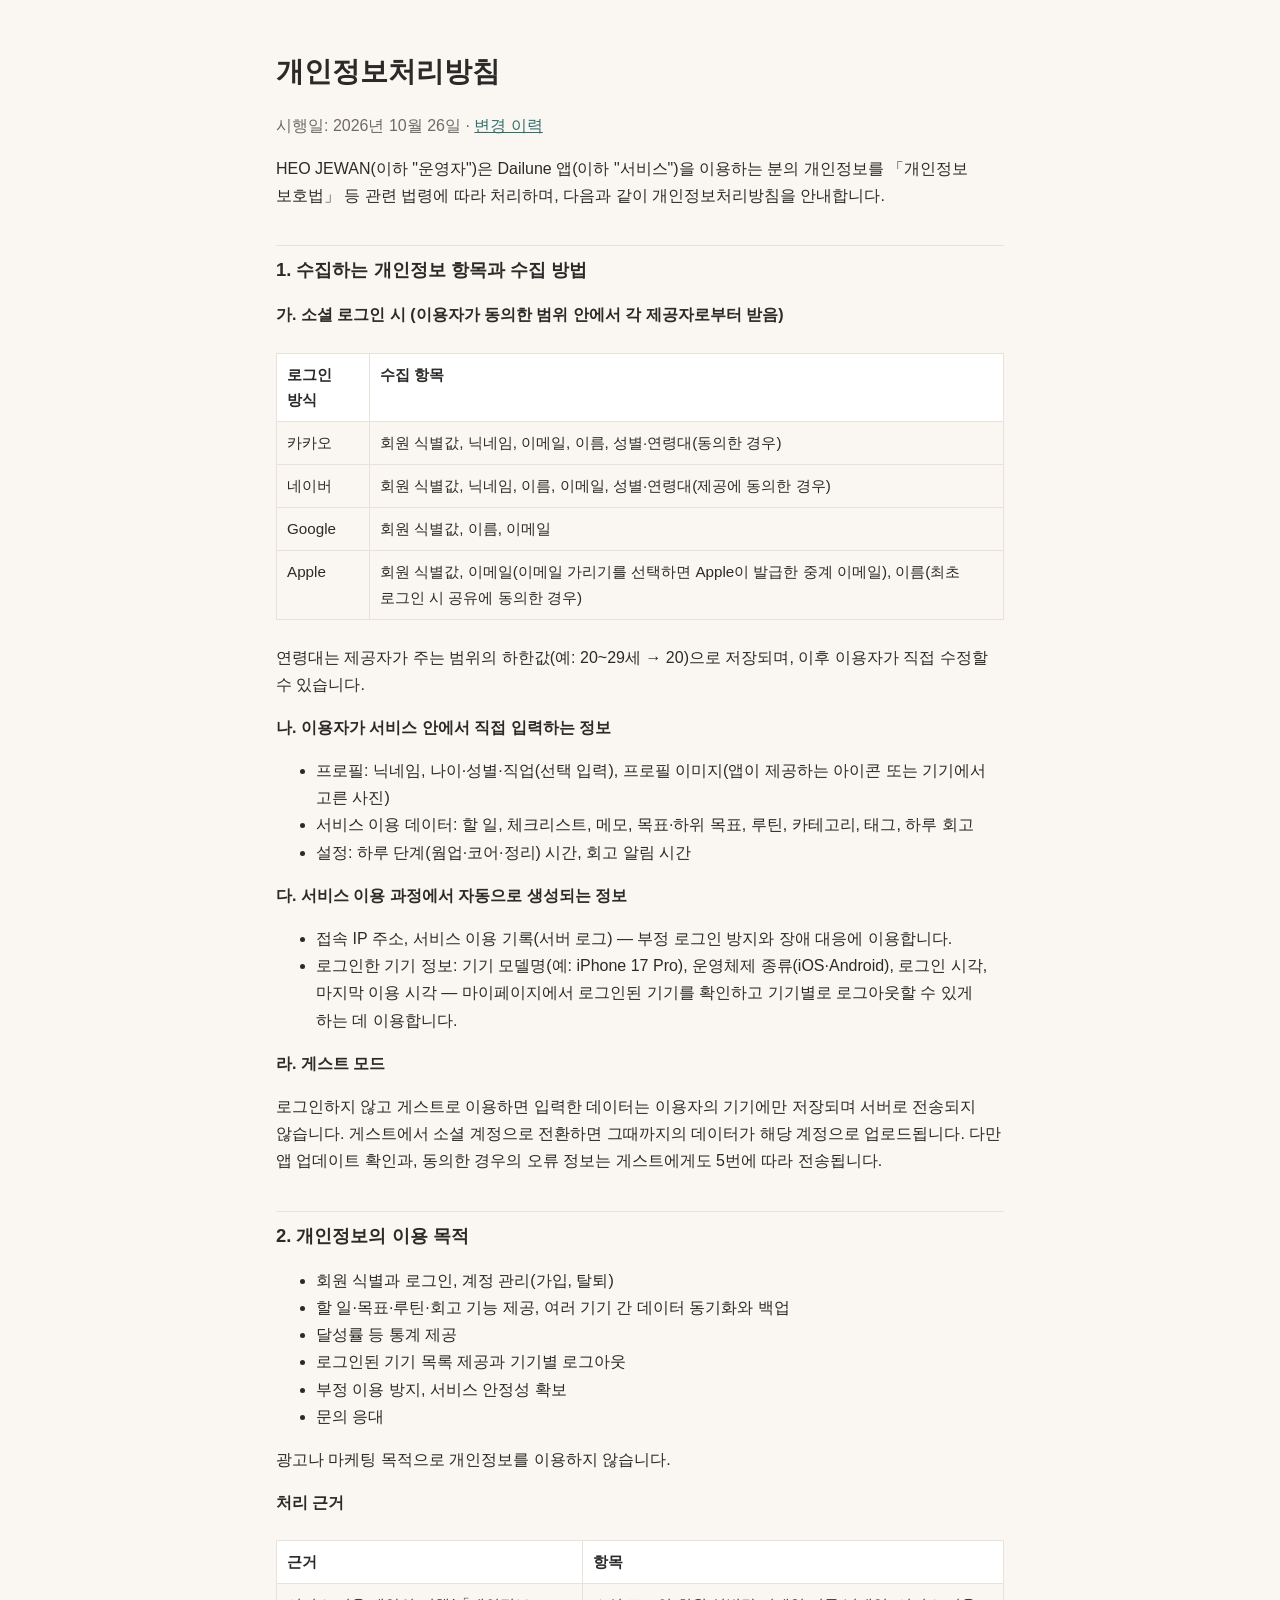
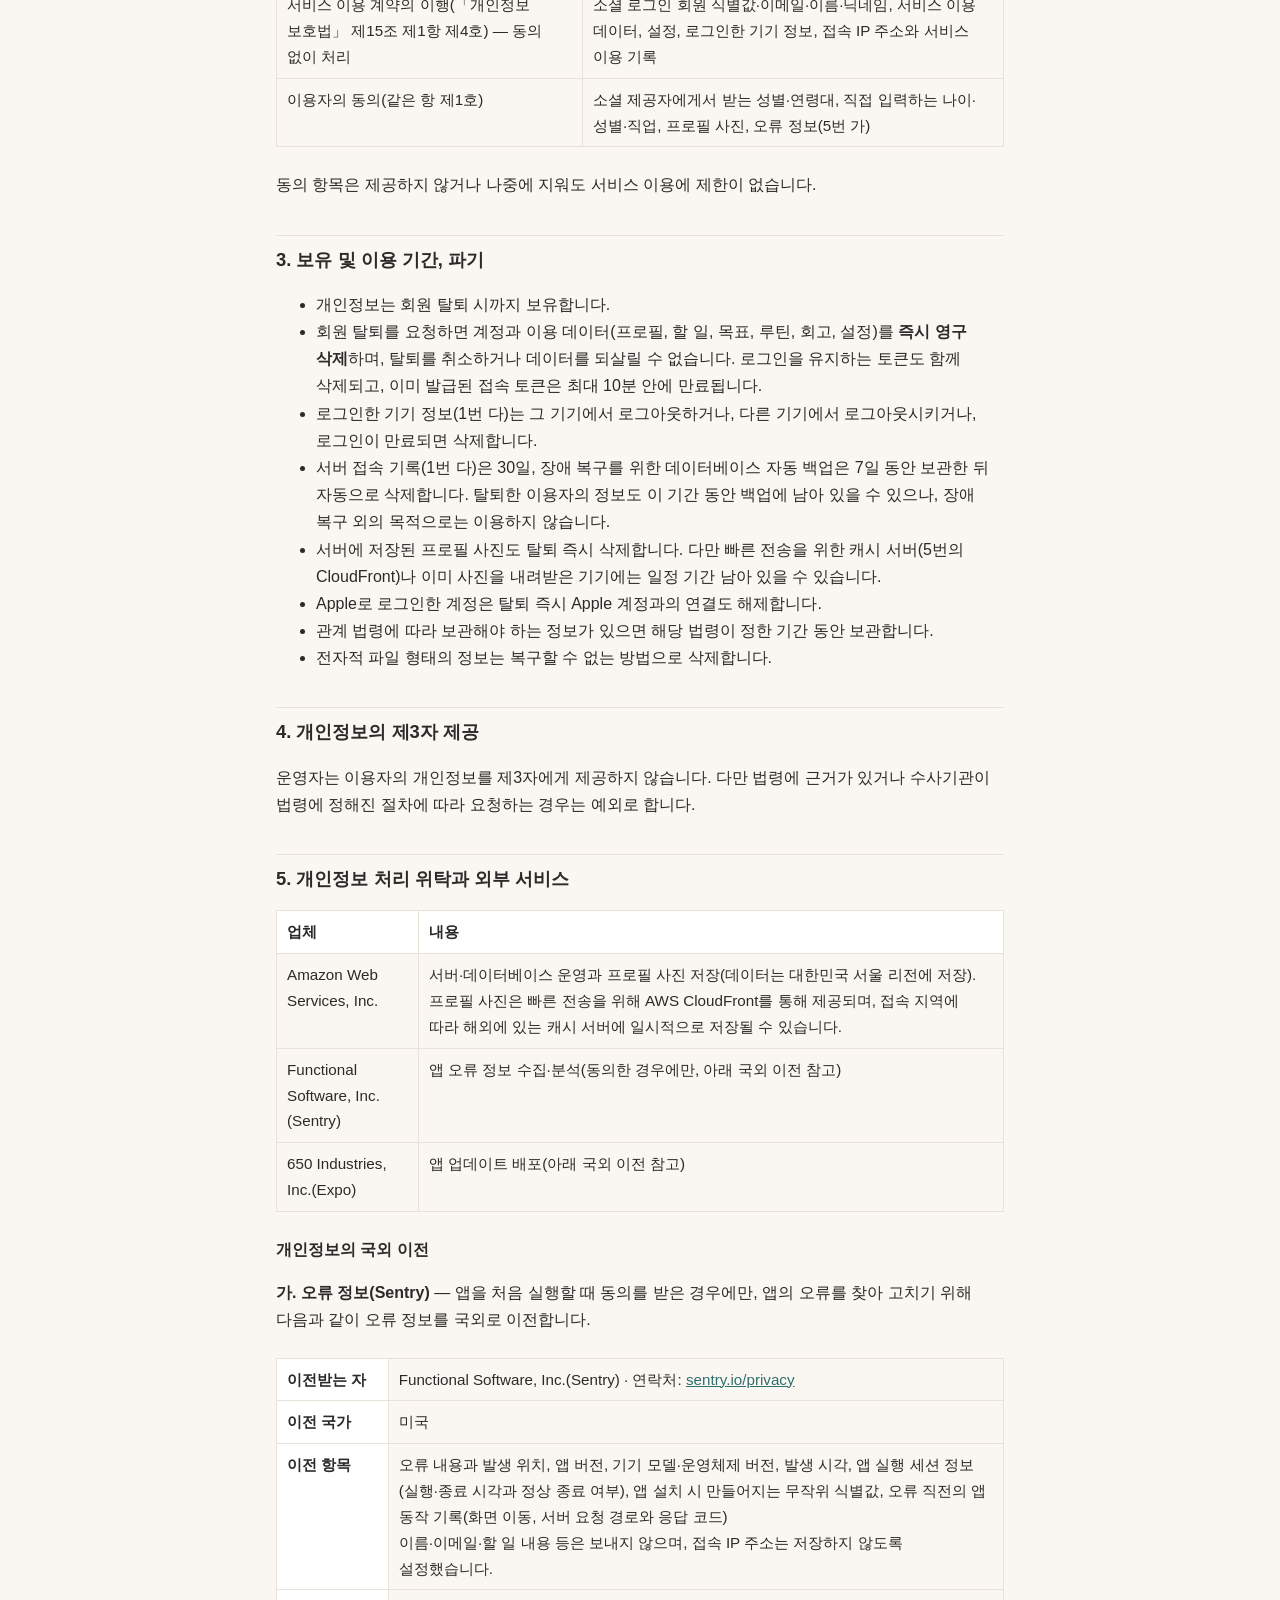
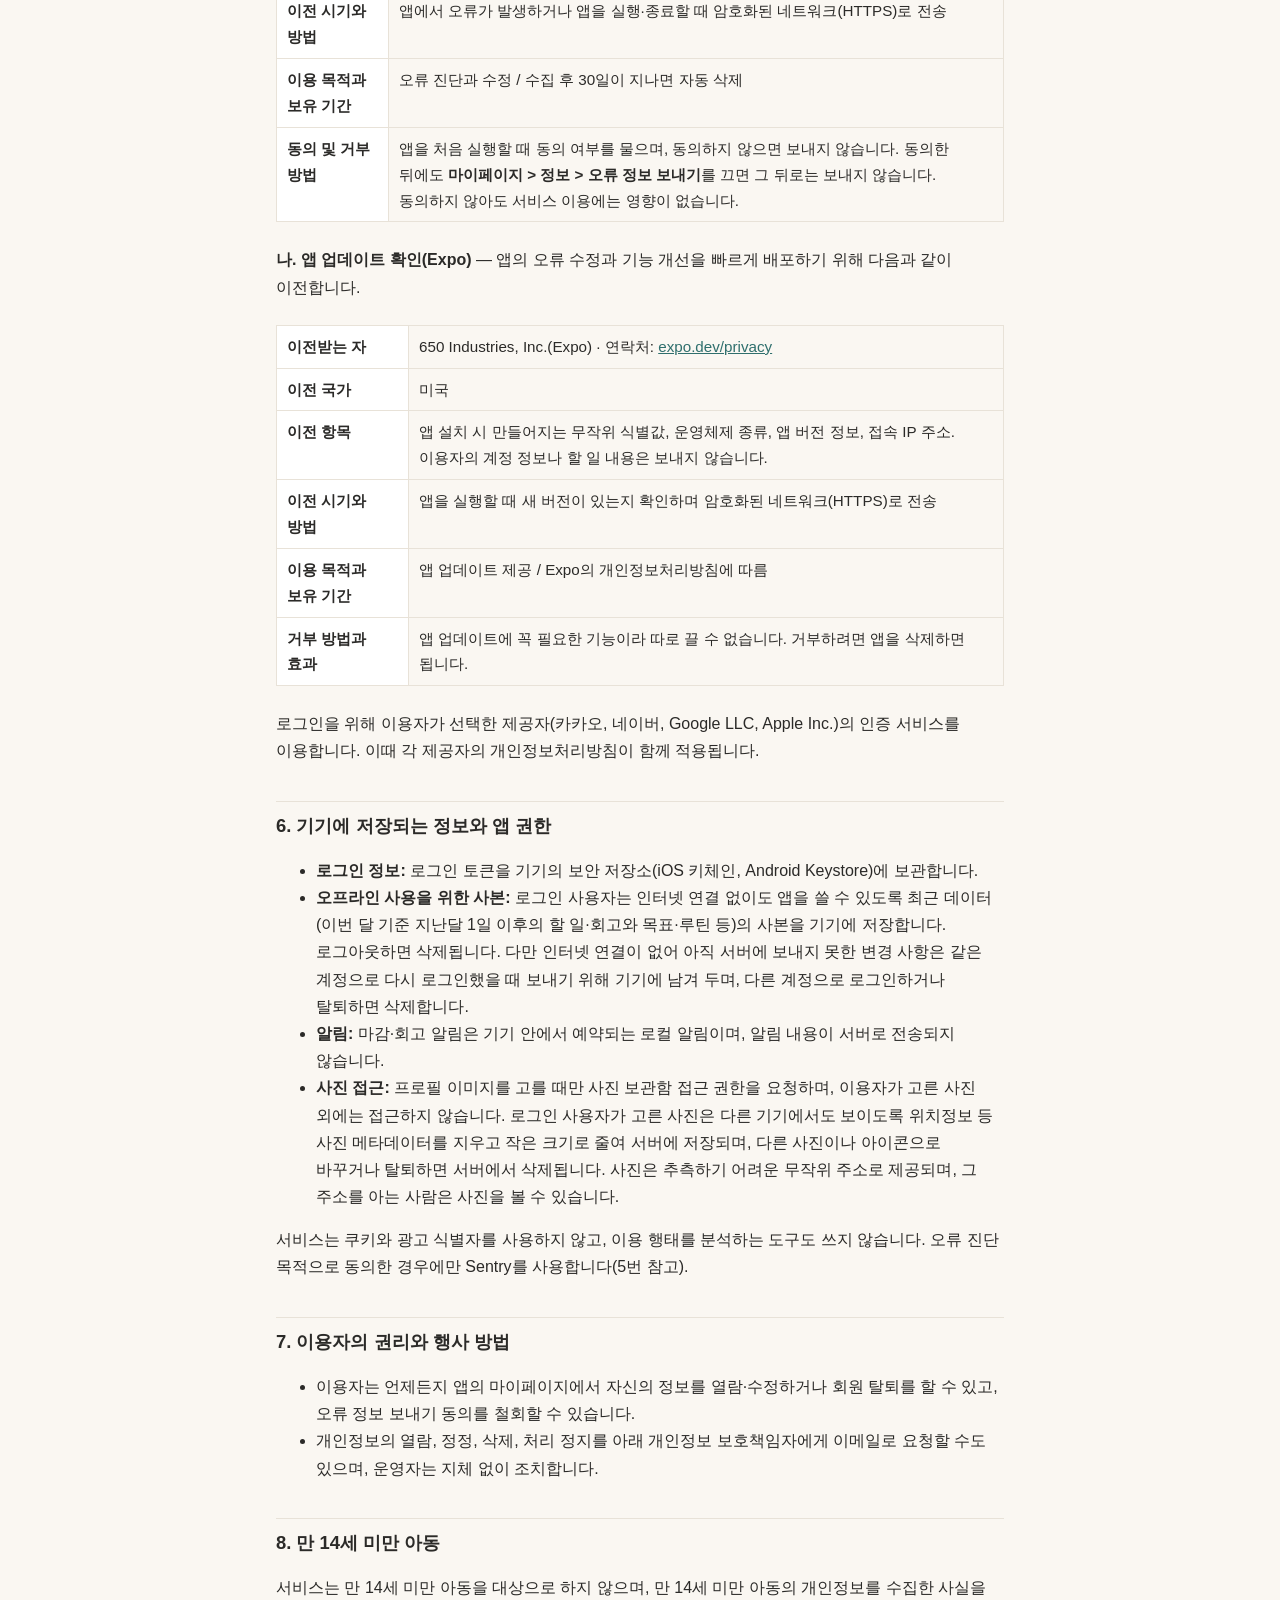
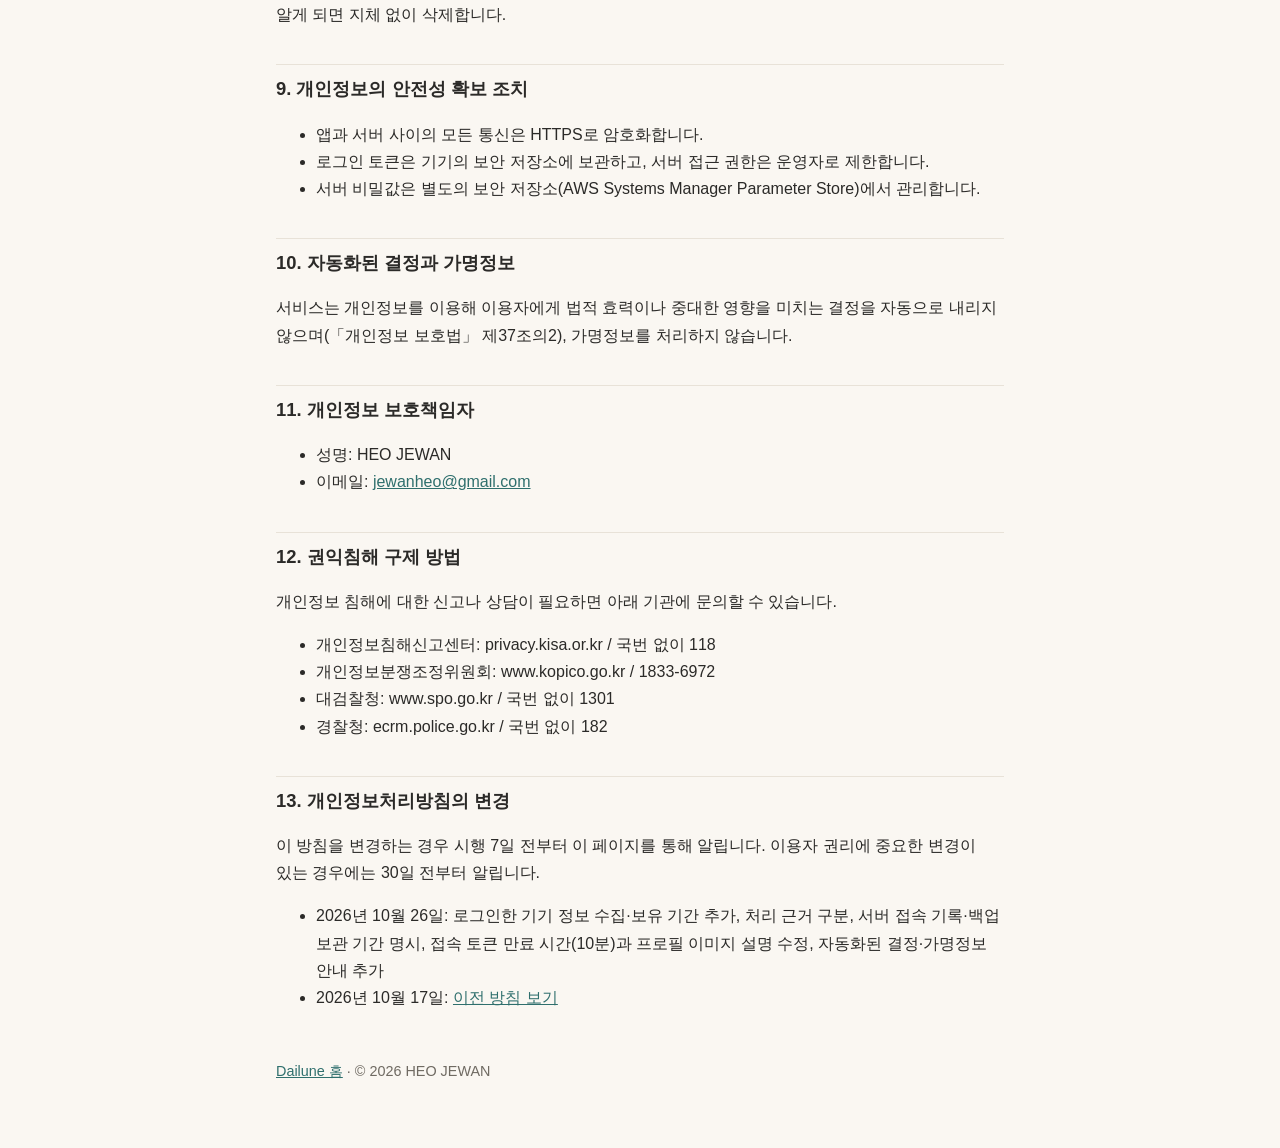
==== commit 97e15f7b: "docs: 개인정보처리방침 — 로그인 기기 정보, 처리 근거, 로그·백업 보관 기간, 자동화된 결정 안내 추가 - 접속 토큰 만료 10분, 프로필 이미지 설명(아이콘) 반영 - 1" ====
--- a/privacy.html
+++ b/privacy.html
@@ -11,7 +11,7 @@
 <body>
   <main>
     <h1>개인정보처리방침</h1>
-    <p class="muted">시행일: 2026년 10월 17일</p>
+    <p class="muted">시행일: 2026년 10월 26일 · <a href="#history">변경 이력</a></p>
 
     <p>HEO JEWAN(이하 "운영자")은 Dailune 앱(이하 "서비스")을 이용하는 분의 개인정보를 「개인정보 보호법」 등 관련 법령에 따라 처리하며, 다음과 같이 개인정보처리방침을 안내합니다.</p>
 
@@ -30,7 +30,7 @@
 
     <p><strong>나. 이용자가 서비스 안에서 직접 입력하는 정보</strong></p>
     <ul>
-      <li>프로필: 닉네임, 나이, 성별, 직업, 프로필 이미지(이모지 또는 기기에서 고른 사진)</li>
+      <li>프로필: 닉네임, 나이·성별·직업(선택 입력), 프로필 이미지(앱이 제공하는 아이콘 또는 기기에서 고른 사진)</li>
       <li>서비스 이용 데이터: 할 일, 체크리스트, 메모, 목표·하위 목표, 루틴, 카테고리, 태그, 하루 회고</li>
       <li>설정: 하루 단계(웜업·코어·정리) 시간, 회고 알림 시간</li>
     </ul>
@@ -38,6 +38,7 @@
     <p><strong>다. 서비스 이용 과정에서 자동으로 생성되는 정보</strong></p>
     <ul>
       <li>접속 IP 주소, 서비스 이용 기록(서버 로그) — 부정 로그인 방지와 장애 대응에 이용합니다.</li>
+      <li>로그인한 기기 정보: 기기 모델명(예: iPhone 17 Pro), 운영체제 종류(iOS·Android), 로그인 시각, 마지막 이용 시각 — 마이페이지에서 로그인된 기기를 확인하고 기기별로 로그아웃할 수 있게 하는 데 이용합니다.</li>
     </ul>
 
     <p><strong>라. 게스트 모드</strong></p>
@@ -48,16 +49,27 @@
       <li>회원 식별과 로그인, 계정 관리(가입, 탈퇴)</li>
       <li>할 일·목표·루틴·회고 기능 제공, 여러 기기 간 데이터 동기화와 백업</li>
       <li>달성률 등 통계 제공</li>
+      <li>로그인된 기기 목록 제공과 기기별 로그아웃</li>
       <li>부정 이용 방지, 서비스 안정성 확보</li>
       <li>문의 응대</li>
     </ul>
     <p>광고나 마케팅 목적으로 개인정보를 이용하지 않습니다.</p>
+    <p><strong>처리 근거</strong></p>
+    <div class="table-wrap">
+      <table>
+        <tr><th>근거</th><th>항목</th></tr>
+        <tr><td>서비스 이용 계약의 이행(「개인정보 보호법」 제15조 제1항 제4호) — 동의 없이 처리</td><td>소셜 로그인 회원 식별값·이메일·이름·닉네임, 서비스 이용 데이터, 설정, 로그인한 기기 정보, 접속 IP 주소와 서비스 이용 기록</td></tr>
+        <tr><td>이용자의 동의(같은 항 제1호)</td><td>소셜 제공자에게서 받는 성별·연령대, 직접 입력하는 나이·성별·직업, 프로필 사진, 오류 정보(5번 가)</td></tr>
+      </table>
+    </div>
+    <p>동의 항목은 제공하지 않거나 나중에 지워도 서비스 이용에 제한이 없습니다.</p>
 
     <h2>3. 보유 및 이용 기간, 파기</h2>
     <ul>
       <li>개인정보는 회원 탈퇴 시까지 보유합니다.</li>
-      <li>회원 탈퇴를 요청하면 계정과 이용 데이터(프로필, 할 일, 목표, 루틴, 회고, 설정)를 <strong>즉시 영구 삭제</strong>하며, 탈퇴를 취소하거나 데이터를 되살릴 수 없습니다. 로그인을 유지하는 토큰도 함께 삭제되고, 이미 발급된 접속 토큰은 최대 30분 안에 만료됩니다.</li>
-      <li>서버 접속 기록(1번 다)과 장애 복구를 위한 데이터베이스 백업에 남아 있는 정보는 각각 정해진 보관 기간이 끝나면 자동으로 삭제됩니다.</li>
+      <li>회원 탈퇴를 요청하면 계정과 이용 데이터(프로필, 할 일, 목표, 루틴, 회고, 설정)를 <strong>즉시 영구 삭제</strong>하며, 탈퇴를 취소하거나 데이터를 되살릴 수 없습니다. 로그인을 유지하는 토큰도 함께 삭제되고, 이미 발급된 접속 토큰은 최대 10분 안에 만료됩니다.</li>
+      <li>로그인한 기기 정보(1번 다)는 그 기기에서 로그아웃하거나, 다른 기기에서 로그아웃시키거나, 로그인이 만료되면 삭제합니다.</li>
+      <li>서버 접속 기록(1번 다)은 30일, 장애 복구를 위한 데이터베이스 자동 백업은 7일 동안 보관한 뒤 자동으로 삭제합니다. 탈퇴한 이용자의 정보도 이 기간 동안 백업에 남아 있을 수 있으나, 장애 복구 외의 목적으로는 이용하지 않습니다.</li>
       <li>서버에 저장된 프로필 사진도 탈퇴 즉시 삭제합니다. 다만 빠른 전송을 위한 캐시 서버(5번의 CloudFront)나 이미 사진을 내려받은 기기에는 일정 기간 남아 있을 수 있습니다.</li>
       <li>Apple로 로그인한 계정은 탈퇴 즉시 Apple 계정과의 연결도 해제합니다.</li>
       <li>관계 법령에 따라 보관해야 하는 정보가 있으면 해당 법령이 정한 기간 동안 보관합니다.</li>
@@ -106,7 +118,7 @@
       <li><strong>로그인 정보:</strong> 로그인 토큰을 기기의 보안 저장소(iOS 키체인, Android Keystore)에 보관합니다.</li>
       <li><strong>오프라인 사용을 위한 사본:</strong> 로그인 사용자는 인터넷 연결 없이도 앱을 쓸 수 있도록 최근 데이터(이번 달 기준 지난달 1일 이후의 할 일·회고와 목표·루틴 등)의 사본을 기기에 저장합니다. 로그아웃하면 삭제됩니다. 다만 인터넷 연결이 없어 아직 서버에 보내지 못한 변경 사항은 같은 계정으로 다시 로그인했을 때 보내기 위해 기기에 남겨 두며, 다른 계정으로 로그인하거나 탈퇴하면 삭제합니다.</li>
       <li><strong>알림:</strong> 마감·회고 알림은 기기 안에서 예약되는 로컬 알림이며, 알림 내용이 서버로 전송되지 않습니다.</li>
-      <li><strong>사진 접근:</strong> 프로필 이미지를 고를 때만 사진 보관함 접근 권한을 요청하며, 이용자가 고른 사진 외에는 접근하지 않습니다. 로그인 사용자가 고른 사진은 다른 기기에서도 보이도록 위치정보 등 사진 메타데이터를 지우고 작은 크기로 줄여 서버에 저장되며, 다른 사진이나 이모지로 바꾸거나 탈퇴하면 서버에서 삭제됩니다. 사진은 추측하기 어려운 무작위 주소로 제공되며, 그 주소를 아는 사람은 사진을 볼 수 있습니다.</li>
+      <li><strong>사진 접근:</strong> 프로필 이미지를 고를 때만 사진 보관함 접근 권한을 요청하며, 이용자가 고른 사진 외에는 접근하지 않습니다. 로그인 사용자가 고른 사진은 다른 기기에서도 보이도록 위치정보 등 사진 메타데이터를 지우고 작은 크기로 줄여 서버에 저장되며, 다른 사진이나 아이콘으로 바꾸거나 탈퇴하면 서버에서 삭제됩니다. 사진은 추측하기 어려운 무작위 주소로 제공되며, 그 주소를 아는 사람은 사진을 볼 수 있습니다.</li>
     </ul>
     <p>서비스는 쿠키와 광고 식별자를 사용하지 않고, 이용 행태를 분석하는 도구도 쓰지 않습니다. 오류 진단 목적으로 동의한 경우에만 Sentry를 사용합니다(5번 참고).</p>
 
@@ -126,13 +138,16 @@
       <li>서버 비밀값은 별도의 보안 저장소(AWS Systems Manager Parameter Store)에서 관리합니다.</li>
     </ul>
 
-    <h2>10. 개인정보 보호책임자</h2>
+    <h2>10. 자동화된 결정과 가명정보</h2>
+    <p>서비스는 개인정보를 이용해 이용자에게 법적 효력이나 중대한 영향을 미치는 결정을 자동으로 내리지 않으며(「개인정보 보호법」 제37조의2), 가명정보를 처리하지 않습니다.</p>
+
+    <h2>11. 개인정보 보호책임자</h2>
     <ul>
       <li>성명: HEO JEWAN</li>
       <li>이메일: <a href="mailto:jewanheo@gmail.com">jewanheo@gmail.com</a></li>
     </ul>
 
-    <h2>11. 권익침해 구제 방법</h2>
+    <h2>12. 권익침해 구제 방법</h2>
     <p>개인정보 침해에 대한 신고나 상담이 필요하면 아래 기관에 문의할 수 있습니다.</p>
     <ul>
       <li>개인정보침해신고센터: privacy.kisa.or.kr / 국번 없이 118</li>
@@ -141,8 +156,12 @@
       <li>경찰청: ecrm.police.go.kr / 국번 없이 182</li>
     </ul>
 
-    <h2>12. 개인정보처리방침의 변경</h2>
+    <h2 id="history">13. 개인정보처리방침의 변경</h2>
     <p>이 방침을 변경하는 경우 시행 7일 전부터 이 페이지를 통해 알립니다. 이용자 권리에 중요한 변경이 있는 경우에는 30일 전부터 알립니다.</p>
+    <ul>
+      <li>2026년 10월 26일: 로그인한 기기 정보 수집·보유 기간 추가, 처리 근거 구분, 서버 접속 기록·백업 보관 기간 명시, 접속 토큰 만료 시간(10분)과 프로필 이미지 설명 수정, 자동화된 결정·가명정보 안내 추가</li>
+      <li>2026년 10월 17일: <a href="privacy-20261017.html">이전 방침 보기</a></li>
+    </ul>
 
     <footer>
       <a href="./">Dailune 홈</a> · © 2026 HEO JEWAN
